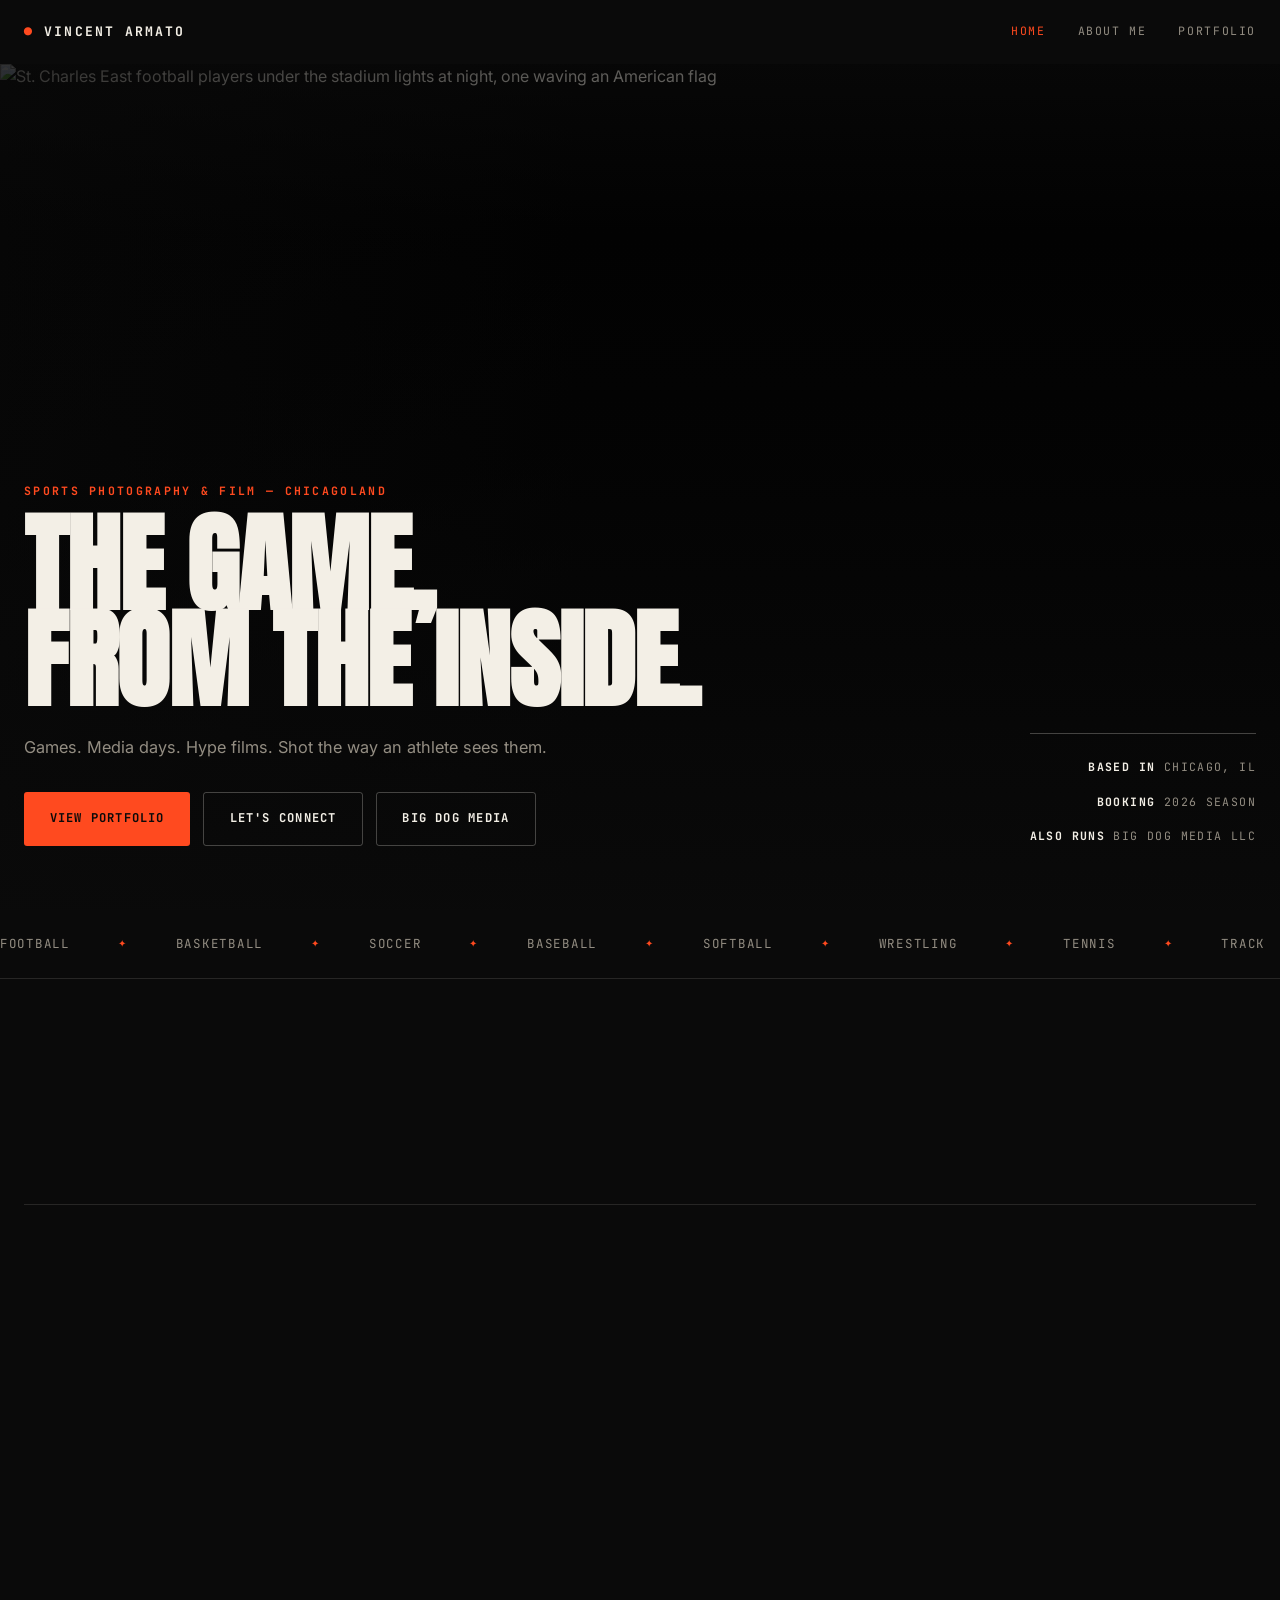
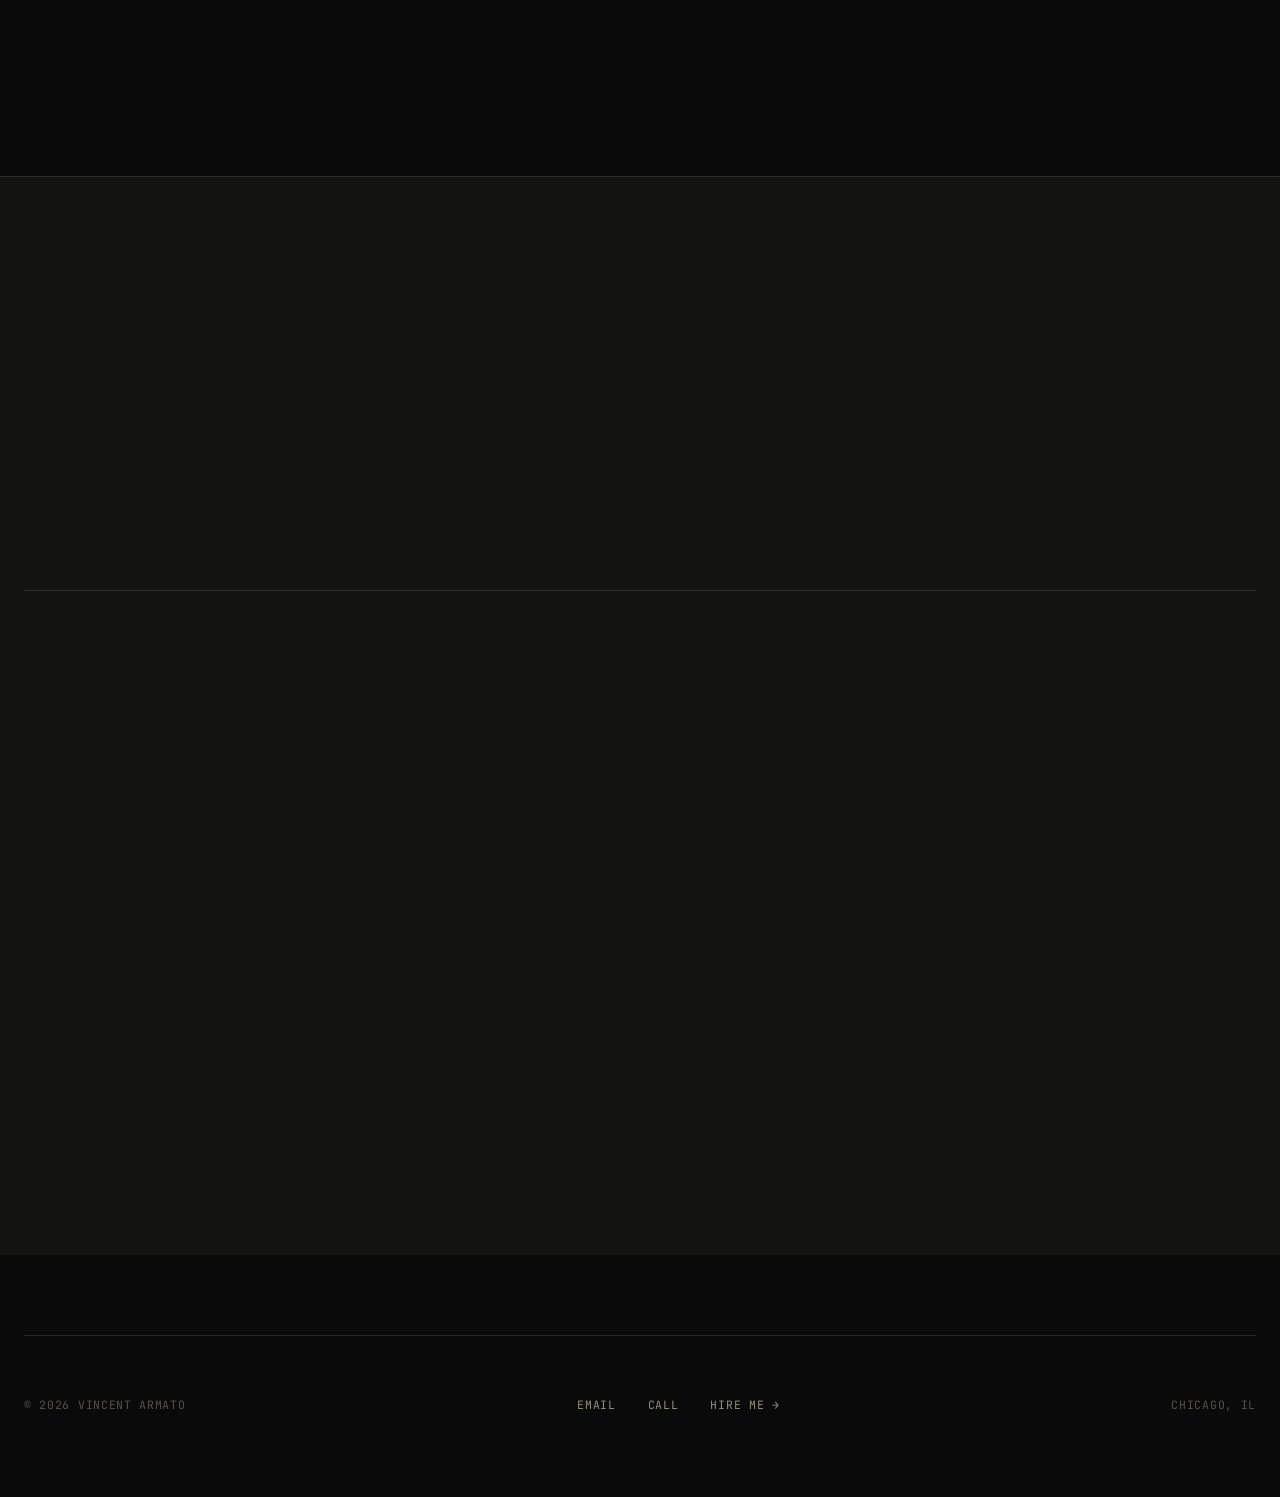
==== index.html @ beb6a97a "Hardcoded imgs + noscript collages use thumbs with srcset/dims; fix 17 broken noscript refs The nosc" ====
<!DOCTYPE html>
<html lang="en">
  <head>
    <meta charset="UTF-8" />
    <meta name="viewport" content="width=device-width, initial-scale=1.0" />
    <title>Vincent Armato | Sports Photography &amp; Film</title>
    <meta
      name="description"
      content="Vincent Armato is a Chicago-based sports photographer and videographer covering high school, college, and pro athletics — game coverage, media days, and hype films."
    />
    <link rel="stylesheet" href="styles.css" />
    <link rel="icon" href="data:image/svg+xml,%3Csvg xmlns='http://www.w3.org/2000/svg' viewBox='0 0 100 100'%3E%3Ccircle cx='50' cy='50' r='42' fill='%23ff4a1f'/%3E%3Ccircle cx='50' cy='50' r='24' fill='%230a0a0a'/%3E%3Ccircle cx='50' cy='50' r='9' fill='%23ff4a1f'/%3E%3C/svg%3E" />
    <!-- Social share. Update og:url + og:image to absolute https URLs once the domain is live. -->
    <meta property="og:type" content="website" />
    <meta property="og:title" content="Vincent Armato — Sports Photography & Film" />
    <meta property="og:description" content="Chicago-based sports photographer and videographer — game coverage, media days, and hype films for high school, college, and pro athletics." />
    <meta property="og:image" content="photos/homepage/hero-still.jpg" />
    <meta name="twitter:card" content="summary_large_image" />
    <meta name="twitter:title" content="Vincent Armato — Sports Photography & Film" />
    <meta name="twitter:description" content="Chicago-based sports photographer and videographer — game coverage, media days, and hype films for high school, college, and pro athletics." />
    <meta name="twitter:image" content="photos/homepage/hero-still.jpg" />
    <script>document.documentElement.classList.add('js');</script>
  </head>
  <body>
    <header class="topbar-wrap">
      <div class="topbar">
        <a class="brand" href="#home">Vincent Armato</a>
        <nav class="nav-links" aria-label="Primary navigation">
          <a href="#home" aria-current="page">Home</a>
          <a href="about.html">About Me</a>
          <details class="nav-dropdown">
            <summary>Portfolio</summary>
            <div class="nav-dropdown-menu">
              <a href="game-photos.html">Game Photos</a>
              <a href="media-day.html">Media Day</a>
              <a href="video.html">Video</a>
            </div>
          </details>
        </nav>
        <details class="mobile-nav">
          <summary class="hamburger" aria-label="Menu">
            <span></span><span></span><span></span>
          </summary>
          <div class="mobile-nav-menu">
            <a href="#home" aria-current="page">Home</a>
            <a href="about.html">About Me</a>
            <a href="game-photos.html">Game Photos</a>
            <a href="media-day.html">Media Day</a>
            <a href="video.html">Video</a>
          </div>
        </details>
      </div>
    </header>

    <div class="site-shell">
    <main id="home">
      <section class="hero-full">
        <div class="hero-full-media">
          <img
            class="hero-image"
            src="photos/homepage/hero-still.jpg" width="2000" height="1333"
            alt="St. Charles East football players under the stadium lights at night, one waving an American flag"
            fetchpriority="high"
          />
        </div>
        <div class="hero-full-scrim" aria-hidden="true"></div>
        <div class="hero-full-content">
          <div class="hero-headline">
            <p class="eyebrow load-in">Sports Photography &amp; Film — Chicagoland</p>
            <h1 class="load-in" style="--load-delay: 150ms">The game,<br />from the inside.</h1>
            <p class="lead load-in" style="--load-delay: 300ms">
              Games. Media days. Hype films. Shot the way an athlete sees them.
            </p>
            <div class="hero-actions load-in" style="--load-delay: 450ms">
              <a class="btn btn-primary" href="game-photos.html">View Portfolio</a>
              <a class="btn btn-secondary" href="#contact">Let's Connect</a>
              <a class="btn btn-secondary" href="https://bigdogmediallc.com" target="_blank" rel="noreferrer">Big Dog Media</a>
            </div>
          </div>
          <div class="hero-meta load-in" style="--load-delay: 600ms">
            <span><strong>Based in</strong> Chicago, IL</span>
            <span><strong>Booking</strong> 2026 season</span>
            <span><strong>Also runs</strong> Big Dog Media LLC</span>
          </div>
        </div>
      </section>

      <div class="marquee" aria-label="Sports I've shot">
        <div class="marquee-track">
          <!-- Each group repeats the sports 3x so it always spans wider than
               the viewport; the animation slides exactly one group width, so
               the loop is seamless with no gap at the seam. -->
          <div class="marquee-group">
            <span>Football</span>
            <span>Basketball</span>
            <span>Soccer</span>
            <span>Baseball</span>
            <span>Softball</span>
            <span>Wrestling</span>
            <span>Tennis</span>
            <span>Track</span>
            <span>Football</span>
            <span>Basketball</span>
            <span>Soccer</span>
            <span>Baseball</span>
            <span>Softball</span>
            <span>Wrestling</span>
            <span>Tennis</span>
            <span>Track</span>
            <span>Football</span>
            <span>Basketball</span>
            <span>Soccer</span>
            <span>Baseball</span>
            <span>Softball</span>
            <span>Wrestling</span>
            <span>Tennis</span>
            <span>Track</span>
          </div>
          <div class="marquee-group" aria-hidden="true">
            <span>Football</span>
            <span>Basketball</span>
            <span>Soccer</span>
            <span>Baseball</span>
            <span>Softball</span>
            <span>Wrestling</span>
            <span>Tennis</span>
            <span>Track</span>
            <span>Football</span>
            <span>Basketball</span>
            <span>Soccer</span>
            <span>Baseball</span>
            <span>Softball</span>
            <span>Wrestling</span>
            <span>Tennis</span>
            <span>Track</span>
            <span>Football</span>
            <span>Basketball</span>
            <span>Soccer</span>
            <span>Baseball</span>
            <span>Softball</span>
            <span>Wrestling</span>
            <span>Tennis</span>
            <span>Track</span>
          </div>
        </div>
      </div>

      <section id="work" class="section">
        <div class="section-heading" data-reveal>
          <p class="eyebrow">Selected Work</p>
          <h2>Three ways I show up on gameday.</h2>
        </div>

        <div class="work-index" data-reveal-group>
          <a class="work-row" href="game-photos.html" data-reveal>
            <span class="work-row-index">01</span>
            <span class="work-row-title">
              <h3>Game Photos</h3>
              <p>The moments nobody gets to redo.</p>
            </span>
            <span class="work-row-arrow">&rarr;</span>
            <span class="work-row-thumb">
              <img src="photos/thumbs/work/work-1.webp" srcset="photos/thumbs/work/work-1.webp 800w, photos/work/work-1.jpg 2000w" sizes="230px" width="800" height="534" alt="" loading="lazy" decoding="async" />
            </span>
          </a>

          <a class="work-row" href="media-day.html" data-reveal>
            <span class="work-row-index">02</span>
            <span class="work-row-title">
              <h3>Media Day</h3>
              <p>Rosters that look like franchises.</p>
            </span>
            <span class="work-row-arrow">&rarr;</span>
            <span class="work-row-thumb">
              <img src="photos/thumbs/work/work-2.webp" srcset="photos/thumbs/work/work-2.webp 800w, photos/work/work-2.jpg 2000w" sizes="230px" width="800" height="534" alt="" loading="lazy" decoding="async" />
            </span>
          </a>

          <a class="work-row" href="video.html" data-reveal>
            <span class="work-row-index">03</span>
            <span class="work-row-title">
              <h3>Video Productions</h3>
              <p>Films that shake a gym.</p>
            </span>
            <span class="work-row-arrow">&rarr;</span>
            <span class="work-row-thumb">
              <img src="photos/thumbs/video/mens-basketball-intro/cover.webp" srcset="photos/thumbs/video/mens-basketball-intro/cover.webp 800w, photos/video/mens-basketball-intro/cover.jpg 2000w" sizes="230px" width="800" height="409" alt="" loading="lazy" decoding="async" />
            </span>
          </a>
        </div>
      </section>

      <section id="about" class="section about-brief about-brief-feature">
        <div class="section-heading" data-reveal>
          <p class="eyebrow">About</p>
          <h2>Athlete and photographer.</h2>
        </div>
        <p class="lead" data-reveal>I'm Vincent Armato — a Chicago-based athlete-turned-photographer and videographer, the primary media contractor for St. Charles East High School, and the founder of GameTimeSnaps.</p>
        <a class="btn btn-primary" href="about.html" data-reveal>Learn More About Me</a>
      </section>

      <section class="section scene" aria-labelledby="scene-gameday">
        <div class="scene-copy" data-reveal>
          <p class="eyebrow">01 — Game Days</p>
          <h2 id="scene-gameday">Fast. Loud.<br />Gone in a second.</h2>
          <p class="lead">Championship points, walk-offs, the handshake line. I shoot the moments nobody gets to redo.</p>
          <a class="text-link" href="game-photos.html">See Game Days &rarr;</a>
        </div>
        <div class="scene-strip" data-reveal-group>
          <figure class="scene-photo" data-reveal data-parallax="-24">
            <img src="photos/thumbs/homepage/game-days/gameday-01.webp" srcset="photos/thumbs/homepage/game-days/gameday-01.webp 800w, photos/homepage/game-days/gameday-01.jpg 1000w" sizes="(max-width: 960px) 45vw, 300px" width="800" height="1200" alt="Two basketball players battling for position, in black and white" loading="lazy" decoding="async" />
          </figure>
          <figure class="scene-photo" data-reveal data-parallax="-40">
            <img src="photos/thumbs/homepage/game-days/gameday-02.webp" srcset="photos/thumbs/homepage/game-days/gameday-02.webp 800w, photos/homepage/game-days/gameday-02.jpg 1000w" sizes="(max-width: 960px) 45vw, 300px" width="800" height="1200" alt="Two athletes embracing after an emotional finish" loading="lazy" decoding="async" />
          </figure>
          <figure class="scene-photo" data-reveal data-parallax="-16">
            <img src="photos/thumbs/homepage/game-days/gameday-03.webp" srcset="photos/thumbs/homepage/game-days/gameday-03.webp 800w, photos/homepage/game-days/gameday-03.jpg 2000w" sizes="(max-width: 960px) 45vw, 300px" width="800" height="534" alt="Baseball infielder set in the field during a game" loading="lazy" decoding="async" style="object-position: 38% center; transform-origin: center bottom;" />
          </figure>
          <figure class="scene-photo" data-reveal data-parallax="-32">
            <img src="photos/thumbs/homepage/game-days/gameday-04.webp" srcset="photos/thumbs/homepage/game-days/gameday-04.webp 800w, photos/homepage/game-days/gameday-04.jpg 1400w" sizes="(max-width: 960px) 45vw, 300px" width="800" height="534" alt="Wrestler in headgear before a match, in black and white" loading="lazy" decoding="async" />
          </figure>
        </div>
      </section>

      <section class="section scene scene-right" aria-labelledby="scene-mediaday">
        <div class="scene-copy" data-reveal>
          <p class="eyebrow">02 — Media Days</p>
          <h2 id="scene-mediaday">Studio light.<br />Gym-floor attitude.</h2>
          <p class="lead">Portraits with a pulse. Every roster walks away looking like a franchise.</p>
          <a class="text-link" href="media-day.html">See Media Days &rarr;</a>
        </div>
        <div class="scene-strip" data-reveal-group>
          <figure class="scene-photo" data-reveal data-parallax="-32">
            <img src="photos/thumbs/homepage/media-days/mediaday-01.webp" srcset="photos/thumbs/homepage/media-days/mediaday-01.webp 800w, photos/homepage/media-days/mediaday-01.jpg 1000w" sizes="(max-width: 960px) 45vw, 300px" width="800" height="1200" alt="Wrestler holding a one-arm handstand under dramatic light" loading="lazy" decoding="async" />
          </figure>
          <figure class="scene-photo" data-reveal data-parallax="-16">
            <img src="photos/thumbs/homepage/media-days/mediaday-02.webp" srcset="photos/thumbs/homepage/media-days/mediaday-02.webp 800w, photos/homepage/media-days/mediaday-02.jpg 1000w" sizes="(max-width: 960px) 45vw, 300px" width="800" height="1173" alt="Two baseball players in a creative media day pose at the field" loading="lazy" decoding="async" />
          </figure>
          <figure class="scene-photo" data-reveal data-parallax="-40">
            <img src="photos/thumbs/homepage/media-days/mediaday-03.webp" srcset="photos/thumbs/homepage/media-days/mediaday-03.webp 800w, photos/homepage/media-days/mediaday-03.jpg 1000w" sizes="(max-width: 960px) 45vw, 300px" width="800" height="1200" alt="Basketball player spinning a ball on his finger in a studio portrait" loading="lazy" decoding="async" />
          </figure>
          <figure class="scene-photo" data-reveal data-parallax="-24">
            <img src="photos/thumbs/homepage/media-days/mediaday-04.webp" srcset="photos/thumbs/homepage/media-days/mediaday-04.webp 800w, photos/homepage/media-days/mediaday-04.jpg 1000w" sizes="(max-width: 960px) 45vw, 300px" width="800" height="1200" alt="Composite media day portrait of football players under dramatic light" loading="lazy" decoding="async" />
          </figure>
        </div>
      </section>

      <section class="section scene" aria-labelledby="scene-video">
        <div class="scene-copy" data-reveal>
          <p class="eyebrow">03 — Video</p>
          <h2 id="scene-video">Built to move.<br />Not just to watch.</h2>
          <p class="lead">Hype films, intro reels, sponsor spots — the kind of video a team plays before the doors even open.</p>
          <a class="text-link" href="video.html">See Video &rarr;</a>
        </div>
        <div class="scene-strip scene-strip-wide" data-reveal-group>
          <figure class="scene-photo" data-reveal data-parallax="-24">
            <img src="photos/thumbs/homepage/video-covers/video-cover-01.webp" srcset="photos/thumbs/homepage/video-covers/video-cover-01.webp 800w, photos/homepage/video-covers/video-cover-01.jpg 1600w" sizes="(max-width: 960px) 90vw, 600px" width="800" height="408" alt="Cover frame featuring the St. Charles East Saints number 32 jersey" loading="lazy" decoding="async" />
          </figure>
          <figure class="scene-photo" data-reveal data-parallax="-16">
            <img src="photos/thumbs/homepage/video-covers/video-cover-02.webp" srcset="photos/thumbs/homepage/video-covers/video-cover-02.webp 800w, photos/homepage/video-covers/video-cover-02.jpg 2000w" sizes="(max-width: 960px) 90vw, 600px" width="800" height="442" alt="Retro television playing game footage, a GameTimeSnaps video cover" loading="lazy" decoding="async" />
          </figure>
        </div>
      </section>

      <section id="contact" class="contact-full">
        <div class="contact-inner">
          <div data-reveal>
            <p class="eyebrow">Contact</p>
            <h2>Let's build something worth watching.</h2>
            <p class="lead">Available for games, media days, championship coverage, and video production.</p>
          </div>
          <div class="contact-list" data-reveal-group>
            <a href="mailto:vincentarmato.co@gmail.com" data-reveal>
              <span class="label">Email</span>
              <span class="value">vincentarmato.co@gmail.com</span>
            </a>
            <a href="tel:+16303382172" data-reveal>
              <span class="label">Phone</span>
              <span class="value">(630) 338-2172</span>
            </a>
            <a href="https://www.instagram.com/vincent_armato" target="_blank" rel="noreferrer" data-reveal>
              <span class="label">Instagram</span>
              <span class="value">@vincent_armato</span>
            </a>
            <a href="https://www.tiktok.com/@vincent_armato" target="_blank" rel="noreferrer" data-reveal>
              <span class="label">TikTok</span>
              <span class="value">@vincent_armato</span>
            </a>
            <a href="https://www.linkedin.com/in/vincent-armato" target="_blank" rel="noreferrer" data-reveal>
              <span class="label">LinkedIn</span>
              <span class="value">/in/vincent-armato</span>
            </a>
          </div>
        </div>
      </section>
    </main>

      <footer class="footer">
        <p>© 2026 Vincent Armato</p>
        <p class="footer-links">
          <a href="mailto:vincentarmato.co@gmail.com">Email</a>
          <a href="tel:+16303382172">Call</a>
          <a href="#contact">Hire me &rarr;</a>
        </p>
        <p>Chicago, IL</p>
      </footer>
    </div>

    <script src="motion.js"></script>
  </body>
</html>
---- styles.css ----
@import url('https://fonts.googleapis.com/css2?family=Anton&family=Inter:wght@400;500;600;700;800;900&family=JetBrains+Mono:wght@400;500;700&display=swap');

:root {
  --bg: #0a0a0a;
  --bg-raise: #131311;
  --ink: #f3efe6;
  --ink-dim: #938d82;
  --ink-faint: #55504a;
  --line: rgba(243, 239, 230, 0.12);
  --line-strong: rgba(243, 239, 230, 0.26);
  --accent: #ff4a1f;
  --accent-ink: #0a0a0a;
  --shadow: 0 30px 70px rgba(0, 0, 0, 0.5);
  --ease-out: cubic-bezier(0.22, 1, 0.36, 1);

  --font-display: 'Anton', 'Arial Narrow', sans-serif;
  --font-body: 'Inter', -apple-system, BlinkMacSystemFont, 'Segoe UI', sans-serif;
  --font-mono: 'JetBrains Mono', ui-monospace, SFMono-Regular, Menlo, monospace;

  --sp-1: 0.5rem;
  --sp-2: 1rem;
  --sp-3: 1.5rem;
  --sp-4: 2rem;
  --sp-5: 2.5rem;
  --sp-6: 3rem;
  --sp-8: 4rem;
  --sp-10: 5rem;
  --sp-12: 6rem;
  --sp-16: 8rem;
}

* {
  box-sizing: border-box;
}

html {
  scroll-behavior: smooth;
}

body {
  margin: 0;
  font-family: var(--font-body);
  background: var(--bg);
  color: var(--ink);
  line-height: 1.6;
  min-height: 100vh;
  overflow-x: hidden;
}

img {
  display: block;
  width: 100%;
}

a {
  color: inherit;
  text-decoration: none;
}

::selection {
  background: var(--accent);
  color: var(--accent-ink);
}

:focus-visible {
  outline: 2px solid var(--accent);
  outline-offset: 3px;
}

.site-shell {
  width: min(1280px, calc(100% - 3rem));
  margin: 0 auto;
  padding-bottom: var(--sp-8);
}

/* ---------- Nav ---------- */

.topbar-wrap {
  width: 100vw;
  margin-left: calc(50% - 50vw);
  position: sticky;
  top: 0;
  z-index: 40;
  background: transparent;
  border-bottom: 1px solid transparent;
  transition: background 300ms ease, border-color 300ms ease, backdrop-filter 300ms ease;
}

.topbar-wrap.is-scrolled,
html:not(.js) .topbar-wrap {
  background: rgba(10, 10, 10, 0.88);
  backdrop-filter: blur(14px);
  border-bottom-color: var(--line);
}

.topbar {
  display: flex;
  justify-content: space-between;
  align-items: center;
  padding: 1.3rem 0;
  gap: var(--sp-2);
  flex-wrap: wrap;
  width: min(1280px, calc(100% - 3rem));
  margin: 0 auto;
}

.brand {
  font-family: var(--font-mono);
  font-weight: 700;
  letter-spacing: 0.16em;
  text-transform: uppercase;
  font-size: 0.82rem;
}

.brand::before {
  content: '● ';
  color: var(--accent);
}

.nav-links {
  display: flex;
  align-items: center;
  gap: var(--sp-4);
  flex-wrap: wrap;
}

.nav-links a,
.nav-dropdown summary {
  font-family: var(--font-mono);
  color: var(--ink-dim);
  font-size: 0.72rem;
  letter-spacing: 0.14em;
  text-transform: uppercase;
  transition: color 180ms ease;
}

.nav-links a:hover,
.nav-links a:focus-visible,
.nav-dropdown summary:hover,
.nav-dropdown summary:focus-visible {
  color: var(--ink);
}

.nav-links a[aria-current="page"] {
  color: var(--accent);
}

.nav-dropdown {
  position: relative;
}

.nav-dropdown summary {
  cursor: pointer;
  list-style: none;
}

.nav-dropdown summary::-webkit-details-marker {
  display: none;
}

.nav-dropdown-menu {
  display: flex;
  flex-direction: column;
  gap: 0.25rem;
  position: absolute;
  top: 100%;
  left: 0;
  margin-top: 0.9rem;
  padding: 0.5rem;
  min-width: 170px;
  background: var(--bg-raise);
  border: 1px solid var(--line);
  z-index: 30;
}

.nav-dropdown-menu a {
  padding: 0.5rem 0.6rem;
  font-family: var(--font-mono);
  font-size: 0.72rem;
  letter-spacing: 0.1em;
  text-transform: uppercase;
  color: var(--ink-dim);
}

.nav-dropdown-menu a:hover,
.nav-dropdown-menu a:focus-visible,
.nav-dropdown-menu a[aria-current="page"] {
  color: var(--accent);
}

.mobile-nav {
  display: none;
}

.hamburger {
  cursor: pointer;
  list-style: none;
  display: flex;
  flex-direction: column;
  justify-content: center;
  align-items: center;
  gap: 5px;
  width: 48px;
  height: 48px;
  padding: 11px;
}

.hamburger::-webkit-details-marker {
  display: none;
}

.hamburger span {
  display: block;
  width: 100%;
  height: 2px;
  background: var(--ink);
}

.mobile-nav-menu {
  display: flex;
  flex-direction: column;
  gap: 0.2rem;
  position: absolute;
  top: 100%;
  right: 0;
  margin-top: 0.9rem;
  padding: 0.5rem;
  min-width: 170px;
  background: var(--bg-raise);
  border: 1px solid var(--line);
  z-index: 30;
}

.mobile-nav-menu a {
  display: flex;
  align-items: center;
  min-height: 48px;
  padding: 0.6rem 0.75rem;
  font-family: var(--font-mono);
  color: var(--ink-dim);
  font-size: 0.72rem;
  letter-spacing: 0.1em;
  text-transform: uppercase;
}

.mobile-nav-menu a:hover,
.mobile-nav-menu a:focus-visible,
.mobile-nav-menu a[aria-current="page"] {
  color: var(--accent);
}

.breadcrumb {
  display: inline-flex;
  align-items: center;
  gap: 0.5rem;
  margin-top: var(--sp-4);
  font-family: var(--font-mono);
  font-size: 0.72rem;
  letter-spacing: 0.1em;
  text-transform: uppercase;
  color: var(--ink-dim);
  transition: color 180ms ease, gap 180ms ease;
}

.breadcrumb:hover,
.breadcrumb:focus-visible {
  color: var(--accent);
  gap: 0.7rem;
}

/* ---------- Type helpers ---------- */

.eyebrow {
  display: inline-block;
  margin: 0 0 var(--sp-2);
  color: var(--accent);
  font-family: var(--font-mono);
  text-transform: uppercase;
  letter-spacing: 0.2em;
  font-size: 0.72rem;
  font-weight: 700;
}

h1, h2, h3 {
  line-height: 1.05;
  margin: 0;
  font-weight: 800;
}

.lead {
  font-size: 1.02rem;
  color: var(--ink-dim);
  max-width: 560px;
}

.section {
  padding: var(--sp-12) 0 0;
}

.section-heading {
  margin-bottom: var(--sp-5);
  max-width: 720px;
}

.section-heading h2 {
  font-family: var(--font-display);
  text-transform: uppercase;
  font-size: clamp(2rem, 4.2vw, 3.2rem);
  letter-spacing: -0.01em;
  line-height: 0.98;
}

/* ---------- Buttons ---------- */

.btn {
  display: inline-flex;
  align-items: center;
  justify-content: center;
  padding: 1rem 1.6rem;
  border-radius: 3px;
  font-family: var(--font-mono);
  text-transform: uppercase;
  letter-spacing: 0.1em;
  font-size: 0.76rem;
  font-weight: 700;
  transition: background 180ms ease, color 180ms ease, border-color 180ms ease;
}

.btn-primary {
  background: var(--accent);
  color: var(--accent-ink);
}

.btn-primary:hover,
.btn-primary:focus-visible {
  background: var(--ink);
  color: var(--bg);
}

.btn-secondary {
  background: transparent;
  color: var(--ink);
  border: 1px solid var(--line-strong);
}

.btn-secondary:hover,
.btn-secondary:focus-visible {
  border-color: var(--accent);
  color: var(--accent);
}

/* ---------- Hero (full-bleed) ---------- */

.subpage-hero {
  max-width: 780px;
  padding: var(--sp-8) 0 var(--sp-2);
}

.subpage-hero h1 {
  font-family: var(--font-display);
  text-transform: uppercase;
  font-size: clamp(2.8rem, 7vw, 5.2rem);
  letter-spacing: -0.01em;
  line-height: 0.94;
}

.subpage-meta {
  display: block;
  margin-top: var(--sp-2);
  font-family: var(--font-mono);
  text-transform: uppercase;
  letter-spacing: 0.14em;
  font-size: 0.72rem;
  color: var(--ink-dim);
}

.hero-full {
  width: 100vw;
  margin-left: calc(50% - 50vw);
  position: relative;
  min-height: min(94vh, 960px);
  display: flex;
  align-items: flex-end;
  overflow: hidden;
  background: #000;
}

.hero-full-media {
  position: absolute;
  inset: 0;
  animation: hero-media-in 1400ms var(--ease-out) both;
}

@keyframes hero-media-in {
  from {
    opacity: 0;
    transform: scale(1.05);
  }
  to {
    opacity: 1;
    transform: scale(1);
  }
}

.hero-full-media img,
.hero-full-media video {
  width: 100%;
  height: 100%;
  object-fit: cover;
  object-position: center 35%;
}

.hero-full-scrim {
  position: absolute;
  inset: 0;
  background:
    linear-gradient(180deg, rgba(10, 10, 10, 0.68) 0%, rgba(10, 10, 10, 0.2) 20%, rgba(10, 10, 10, 0.35) 48%, rgba(10, 10, 10, 0.96) 100%),
    linear-gradient(90deg, rgba(10, 10, 10, 0.5) 0%, rgba(10, 10, 10, 0) 45%);
}

.hero-full-content {
  position: relative;
  z-index: 2;
  width: min(1280px, calc(100% - 3rem));
  margin: 0 auto;
  padding-bottom: var(--sp-8);
  display: grid;
  grid-template-columns: minmax(0, 1fr) auto;
  gap: var(--sp-6);
  align-items: end;
}

.hero-headline h1 {
  font-family: var(--font-display);
  text-transform: uppercase;
  font-size: clamp(3.2rem, 8.4vw, 7.4rem);
  line-height: 0.9;
  letter-spacing: -0.01em;
  max-width: 15ch;
}

.hero-headline .lead {
  margin-top: var(--sp-3);
}

.hero-actions {
  display: flex;
  flex-wrap: wrap;
  gap: 0.8rem;
  margin-top: var(--sp-4);
}

.hero-meta {
  display: flex;
  flex-direction: column;
  gap: var(--sp-2);
  text-align: right;
  padding-top: var(--sp-3);
  border-top: 1px solid var(--line-strong);
  min-width: 190px;
}

.hero-meta span {
  display: block;
  font-family: var(--font-mono);
  text-transform: uppercase;
  letter-spacing: 0.12em;
  font-size: 0.72rem;
  color: var(--ink-dim);
}

.hero-meta span strong {
  color: var(--ink);
  font-weight: 700;
}

/* ---------- Marquee ---------- */

.marquee {
  width: 100vw;
  margin-left: calc(50% - 50vw);
  border-bottom: 1px solid var(--line);
  background: var(--bg);
  overflow: hidden;
  padding: var(--sp-3) 0;
}

.marquee-track {
  display: flex;
  width: max-content;
  animation: marquee-scroll 32s linear infinite;
}

.marquee-group {
  display: flex;
  align-items: center;
  flex-shrink: 0;
}

.marquee-track span {
  display: flex;
  align-items: center;
  gap: var(--sp-6);
  padding-right: var(--sp-6);
  font-family: var(--font-mono);
  text-transform: uppercase;
  letter-spacing: 0.14em;
  font-size: 0.78rem;
  color: var(--ink-dim);
  white-space: nowrap;
}

.marquee-track span::after {
  content: '✦';
  color: var(--accent);
  font-size: 0.65rem;
}

@keyframes marquee-scroll {
  from { transform: translateX(0); }
  to { transform: translateX(-50%); }
}

@media (prefers-reduced-motion: reduce) {
  .marquee-track {
    animation: none;
  }
}

/* ---------- Work index list ---------- */

.work-index {
  display: flex;
  flex-direction: column;
  border-top: 1px solid var(--line);
}

.work-row {
  position: relative;
  display: grid;
  grid-template-columns: 3.5rem minmax(0, 1fr) auto;
  align-items: center;
  gap: var(--sp-4);
  padding: var(--sp-5) 0;
  border-bottom: 1px solid var(--line);
}

.work-row-index {
  font-family: var(--font-mono);
  color: var(--ink-faint);
  font-size: 0.95rem;
}

.work-row-title h3 {
  font-family: var(--font-display);
  text-transform: uppercase;
  font-size: clamp(1.8rem, 4.6vw, 3.1rem);
  letter-spacing: -0.01em;
  transition: color 260ms ease, transform 260ms ease;
}

.work-row-title p {
  margin: 0.5rem 0 0;
  color: var(--ink-dim);
  max-width: 520px;
  font-size: 0.95rem;
}

.work-row-arrow {
  font-family: var(--font-mono);
  font-size: 1.3rem;
  color: var(--ink-dim);
  transition: transform 260ms ease, color 260ms ease;
}

.work-row-thumb {
  position: absolute;
  top: 50%;
  right: 4%;
  transform: translate(0, -50%) scale(0.94);
  width: 230px;
  height: 155px;
  overflow: hidden;
  opacity: 0;
  pointer-events: none;
  box-shadow: var(--shadow);
  transition: opacity 300ms ease, transform 300ms ease;
  z-index: 1;
}

.work-row-thumb img {
  width: 100%;
  height: 100%;
  object-fit: cover;
}

.work-row:hover,
.work-row:focus-within {
  cursor: pointer;
}

.work-row:hover .work-row-thumb,
.work-row:focus-within .work-row-thumb {
  opacity: 1;
  transform: translate(0, -50%) scale(1);
}

.work-row:hover .work-row-title h3,
.work-row:focus-within .work-row-title h3 {
  color: var(--accent);
  transform: translateX(0.5rem);
}

.work-row:hover .work-row-arrow,
.work-row:focus-within .work-row-arrow {
  color: var(--accent);
  transform: translateX(0.4rem);
}

/* ---------- Stats bar ---------- */

.stats {
  width: 100vw;
  margin-left: calc(50% - 50vw);
  margin-top: var(--sp-12);
  border-top: 1px solid var(--line);
  border-bottom: 1px solid var(--line);
  background: var(--bg-raise);
}

.stats-grid {
  width: min(1280px, calc(100% - 3rem));
  margin: 0 auto;
  display: grid;
  grid-template-columns: repeat(4, minmax(0, 1fr));
}

.stat {
  padding: var(--sp-6) var(--sp-4);
  border-left: 1px solid var(--line);
}

.stat:first-child {
  border-left: none;
  padding-left: 0;
}

.stat-number {
  font-family: var(--font-display);
  color: var(--accent);
  font-size: clamp(2.4rem, 5vw, 3.8rem);
  line-height: 1;
}

.stat-label {
  display: block;
  margin-top: var(--sp-2);
  font-family: var(--font-mono);
  text-transform: uppercase;
  letter-spacing: 0.08em;
  font-size: 0.7rem;
  color: var(--ink-dim);
}

/* ---------- About (brief) ---------- */

.about-brief .btn {
  margin-top: var(--sp-4);
}

.about-brief-feature {
  padding-bottom: var(--sp-12);
  text-align: center;
}

.about-brief-feature .section-heading {
  margin-left: auto;
  margin-right: auto;
}

.about-brief-feature .lead {
  margin-left: auto;
  margin-right: auto;
  max-width: 640px;
  font-size: 1.18rem;
}

.about-brief-feature .btn {
  padding: 1.2rem 2.2rem;
  font-size: 0.85rem;
}

/* ---------- Contact (full-bleed) ---------- */

.contact-full {
  width: 100vw;
  margin-left: calc(50% - 50vw);
  background: var(--bg-raise);
  border-top: 1px solid var(--line);
  padding: var(--sp-12) 0;
  margin-top: var(--sp-10);
}

.contact-inner {
  width: min(1280px, calc(100% - 3rem));
  margin: 0 auto;
}

.contact-full h2 {
  font-family: var(--font-display);
  text-transform: uppercase;
  font-size: clamp(2.4rem, 6.8vw, 5rem);
  line-height: 0.96;
  letter-spacing: -0.01em;
  max-width: 900px;
}

.contact-full .lead {
  margin-top: var(--sp-3);
}

.contact-list {
  margin-top: var(--sp-6);
  border-top: 1px solid var(--line);
}

.contact-list a {
  display: flex;
  justify-content: space-between;
  align-items: baseline;
  gap: var(--sp-3);
  padding: var(--sp-4) 0;
  border-bottom: 1px solid var(--line);
  transition: color 200ms ease, padding-left 200ms ease;
}

.contact-list a:hover,
.contact-list a:focus-visible {
  color: var(--accent);
  padding-left: var(--sp-2);
}

.contact-list .label {
  font-family: var(--font-mono);
  text-transform: uppercase;
  letter-spacing: 0.1em;
  font-size: 0.72rem;
  color: var(--ink-dim);
}

.contact-list .value {
  font-family: var(--font-display);
  text-transform: uppercase;
  font-size: clamp(1.2rem, 3vw, 1.9rem);
  letter-spacing: -0.005em;
}

/* ---------- Video ---------- */

.video-featured {
  margin-bottom: var(--sp-5);
}

.video-featured video,
.video-card video {
  width: 100%;
  aspect-ratio: 16 / 9;
  display: block;
  background: #000;
  border: 1px solid var(--line);
}

/* Vertical (9:16) videos — sized to their true ratio and centered, instead
   of pillarboxed inside the default widescreen frame. */
.video-vertical video {
  aspect-ratio: 9 / 16;
  width: auto;
  max-width: 100%;
  max-height: 82vh;
  margin: 0 auto;
}

.video-grid {
  display: grid;
  grid-template-columns: 1fr;
  gap: var(--sp-5);
}

.video-info {
  padding: var(--sp-3) 0.1rem 0;
}

.video-info h3 {
  margin-bottom: 0.3rem;
  font-family: var(--font-display);
  text-transform: uppercase;
  font-size: 1.3rem;
  letter-spacing: -0.005em;
}

.video-featured .video-info h3 {
  font-size: 1.6rem;
}

.video-info p {
  color: var(--ink-dim);
  margin: 0;
  font-size: 0.9rem;
}

/* ---------- Collage / masonry gallery ---------- */

.collage-wrap {
  width: 100vw;
  margin-left: calc(50% - 50vw);
  padding: var(--sp-3);
}

/* Top-8 band: the best-* folder picks across the TOP in a row-based grid
   (4 across x 2 rows on desktop). The masonry .collage below is unchanged.
   Tiles reuse .collage-item so the lightbox + captions work identically. */
/* One seamless masonry: gallery.js deals every photo (best-* picks first)
   round-robin into these shared columns, so the picks span the top row and
   the rest flow straight down the same columns — no seam between them.
   Photos keep their natural proportions; .collage-item styling is reused. */
.collage-cols {
  display: flex;
  align-items: flex-start;
  gap: 16px;
}

.collage-col {
  flex: 1 1 0;
  min-width: 0;
}

@media (max-width: 640px) {
  .collage-cols {
    gap: 8px;
  }
}

.collage {
  column-count: 4;
  column-gap: 16px;
}

.collage-item {
  position: relative;
  display: block;
  overflow: hidden;
  break-inside: avoid;
  margin-bottom: 16px;
}

.collage-item img {
  width: 100%;
  /* Keep the HTML height attribute as a ratio hint only, never a fixed size. */
  height: auto;
  display: block;
  transition: transform 400ms ease;
}

.collage-item:hover img,
.collage-item:focus-visible img {
  transform: scale(1.06);
}

.collage-horizontal {
  display: flex;
  flex-wrap: wrap;
  align-items: stretch;
  column-count: initial;
  column-gap: initial;
}

.collage-horizontal .collage-item {
  display: block;
  break-inside: auto;
  height: 280px;
  margin-bottom: 16px;
}

.collage-horizontal .collage-item img {
  width: auto;
  height: 100%;
  max-width: none;
}

.collage-caption {
  position: absolute;
  inset: auto 0 0 0;
  display: flex;
  align-items: center;
  gap: 0.5rem;
  padding: var(--sp-4) var(--sp-2) var(--sp-2);
  background: linear-gradient(to top, rgba(10, 10, 10, 0.96) 0%, rgba(10, 10, 10, 0.55) 65%, transparent 100%);
  color: var(--ink);
  font-family: var(--font-mono);
  font-size: 0.72rem;
  letter-spacing: 0.06em;
  text-transform: uppercase;
  line-height: 1.3;
  opacity: 0;
  transform: translateY(8px);
  transition: opacity 220ms ease, transform 220ms cubic-bezier(0.22, 1, 0.36, 1);
}

.collage-caption::before {
  content: '';
  flex-shrink: 0;
  width: 6px;
  height: 6px;
  background: var(--accent);
}

.collage-item:hover .collage-caption,
.collage-item:focus-visible .collage-caption {
  opacity: 1;
  transform: translateY(0);
}

/* ---------- Footer ---------- */

.footer {
  padding: var(--sp-6) 0 0.5rem;
  display: flex;
  justify-content: space-between;
  align-items: center;
  gap: var(--sp-2);
  flex-wrap: wrap;
  color: var(--ink-faint);
  font-family: var(--font-mono);
  font-size: 0.72rem;
  letter-spacing: 0.06em;
  text-transform: uppercase;
  border-top: 1px solid var(--line);
  margin-top: var(--sp-10);
}

.footer a {
  color: var(--ink-dim);
  transition: color 180ms ease;
}

.footer a:hover,
.footer a:focus-visible {
  color: var(--accent);
}

.footer-links {
  display: flex;
  gap: var(--sp-4);
  flex-wrap: wrap;
}

/* ---------- Lightbox ---------- */

.lightbox {
  position: fixed;
  inset: 0;
  z-index: 100;
  display: none;
  align-items: center;
  justify-content: center;
  padding: 2rem;
  background: rgba(10, 10, 10, 0.94);
  backdrop-filter: blur(6px);
}

.lightbox.is-open {
  display: flex;
}

.lightbox img {
  max-width: 100%;
  max-height: 100%;
  width: auto;
  display: block;
  box-shadow: var(--shadow);
}

.lightbox-close {
  position: absolute;
  top: 1.25rem;
  right: 1.25rem;
  width: 48px;
  height: 48px;
  display: flex;
  align-items: center;
  justify-content: center;
  background: rgba(243, 239, 230, 0.06);
  border: 1px solid var(--line);
  color: var(--ink);
  font-size: 1.5rem;
  line-height: 1;
  cursor: pointer;
}

.lightbox-close:hover {
  border-color: var(--accent);
  color: var(--accent);
}

.lightbox-prev,
.lightbox-next {
  position: absolute;
  top: 50%;
  transform: translateY(-50%);
  width: 48px;
  height: 48px;
  display: flex;
  align-items: center;
  justify-content: center;
  background: rgba(243, 239, 230, 0.06);
  border: 1px solid var(--line);
  color: var(--ink);
  font-size: 2rem;
  line-height: 1;
  cursor: pointer;
  transition: border-color 180ms ease, color 180ms ease;
}

.lightbox-prev {
  left: 1.25rem;
}

.lightbox-next {
  right: 1.25rem;
}

.lightbox-prev:hover,
.lightbox-next:hover,
.lightbox-prev:focus-visible,
.lightbox-next:focus-visible {
  border-color: var(--accent);
  color: var(--accent);
}

@media (max-width: 640px) {
  .lightbox-prev {
    left: 0.5rem;
  }
  .lightbox-next {
    right: 0.5rem;
  }
}

/* ---------- Responsive ---------- */

@media (max-width: 960px) {
  .hero-full-content {
    grid-template-columns: 1fr;
  }

  .hero-meta {
    text-align: left;
    flex-direction: row;
    flex-wrap: wrap;
    gap: var(--sp-4);
  }

  .stats-grid {
    grid-template-columns: repeat(2, minmax(0, 1fr));
  }

  .stat:nth-child(2) {
    border-left: 1px solid var(--line);
  }

  .stat:nth-child(3) {
    border-left: none;
    padding-left: 0;
    border-top: 1px solid var(--line);
  }

  .stat:nth-child(4) {
    border-top: 1px solid var(--line);
  }

  .work-row-thumb {
    display: none;
  }

  .collage {
    column-count: 3;
  }

  .collage-horizontal .collage-item {
    height: 220px;
  }
}

@media (max-width: 640px) {
  .site-shell {
    width: min(100% - 1.5rem, 1280px);
  }

  .topbar {
    padding: 0.9rem 0;
    width: min(100% - 1.5rem, 1280px);
    gap: 0.5rem;
  }

  .brand {
    font-size: 0.66rem;
    letter-spacing: 0.08em;
  }

  .nav-links {
    display: none;
  }

  .mobile-nav {
    display: block;
    position: relative;
  }

  .eyebrow {
    font-size: 0.64rem;
    letter-spacing: 0.16em;
  }

  .hero-full {
    min-height: 78vh;
  }

  .hero-full-content {
    width: min(100% - 1.5rem, 1280px);
    padding-bottom: var(--sp-5);
  }

  .hero-headline h1 {
    font-size: clamp(2.6rem, 12vw, 3.6rem);
    max-width: 100%;
  }

  .hero-meta {
    display: none;
  }

  .hero-actions {
    flex-direction: column;
    align-items: stretch;
  }

  .subpage-hero {
    padding: var(--sp-5) 0 0.5rem;
  }

  .marquee-track span {
    font-size: 0.68rem;
    gap: var(--sp-4);
    padding-right: var(--sp-4);
  }

  .section {
    padding-top: var(--sp-8);
  }

  .section-heading {
    margin-bottom: var(--sp-3);
  }

  .work-row {
    grid-template-columns: 2.4rem 1fr;
    padding: var(--sp-4) 0;
  }

  .work-row-arrow {
    display: none;
  }

  .stats {
    margin-top: var(--sp-8);
  }

  .stat {
    padding: var(--sp-4) var(--sp-3);
  }

  .contact-full {
    padding: var(--sp-8) 0;
    margin-top: var(--sp-8);
  }

  .contact-list a {
    flex-direction: column;
    align-items: flex-start;
    gap: 0.35rem;
  }

  .collage-wrap {
    padding: 0.75rem;
  }

  .collage {
    column-count: 2;
    column-gap: 8px;
  }

  .collage-item {
    margin-bottom: 8px;
  }

  .collage-horizontal .collage-item {
    height: 150px;
    margin-bottom: 8px;
  }

  .footer {
    justify-content: center;
    text-align: center;
  }
}

/* ---------- Text link ---------- */

.text-link {
  display: inline-flex;
  align-items: center;
  gap: 0.5rem;
  margin-top: var(--sp-3);
  font-family: var(--font-mono);
  font-size: 0.76rem;
  font-weight: 700;
  letter-spacing: 0.12em;
  text-transform: uppercase;
  color: var(--ink);
  border-bottom: 1px solid var(--line-strong);
  padding-bottom: 0.35rem;
  transition: color 200ms ease, border-color 200ms ease, gap 200ms ease;
}

.text-link:hover,
.text-link:focus-visible {
  color: var(--accent);
  border-color: var(--accent);
  gap: 0.8rem;
}

/* ---------- Story scenes ---------- */

.scene {
  padding-top: var(--sp-16);
}

.scene-copy {
  max-width: 620px;
  margin-bottom: var(--sp-8);
}

.scene-copy h2 {
  font-family: var(--font-display);
  text-transform: uppercase;
  font-size: clamp(2.4rem, 5.6vw, 4.4rem);
  line-height: 0.94;
  letter-spacing: -0.01em;
}

.scene-copy .lead {
  margin: var(--sp-3) 0 0;
}

.scene-right .scene-copy {
  margin-left: auto;
}

.scene-strip {
  display: grid;
  grid-template-columns: repeat(4, minmax(0, 1fr));
  gap: var(--sp-2);
  align-items: start;
}

.scene-photo {
  margin: 0;
  overflow: hidden;
  aspect-ratio: 3 / 4;
  background: var(--bg-raise);
}

.scene-photo:nth-child(even) {
  margin-top: var(--sp-6);
}

.scene-strip-wide {
  grid-template-columns: repeat(2, minmax(0, 1fr));
}

.scene-strip-wide .scene-photo {
  aspect-ratio: 16 / 9;
}

.scene-strip-wide .scene-photo:nth-child(even) {
  margin-top: 0;
}

.scene-photo img {
  width: 100%;
  height: 100%;
  object-fit: cover;
  --parallax-scale: 1.12;
  transform: scale(var(--parallax-scale));
  will-change: transform;
}

/* Video tiles in a scene strip (e.g. About page "The Future"): fill the
   frame like photos, but no parallax scale — they animate on their own. */
.scene-photo video {
  width: 100%;
  height: 100%;
  object-fit: cover;
  display: block;
}

/* ---------- Film section (scroll scrub) ---------- */

.film-section {
  width: 100vw;
  margin-left: calc(50% - 50vw);
  height: 260vh;
  position: relative;
  margin-top: var(--sp-16);
  background: #000;
}

.film-section.is-static {
  height: 100vh;
}

.film-sticky {
  position: sticky;
  top: 0;
  height: 100vh;
  overflow: hidden;
}

.film-canvas {
  position: absolute;
  inset: 0;
  width: 100%;
  height: 100%;
  display: block;
  z-index: 1;
  opacity: 0;
  transition: opacity 900ms var(--ease-out);
}

.film-canvas.is-ready {
  opacity: 1;
}

.film-fallback {
  position: absolute;
  inset: 0;
  width: 100%;
  height: 100%;
  object-fit: cover;
}

.film-overlay {
  position: absolute;
  z-index: 2;
  left: max(1.5rem, calc(50vw - 640px));
}

.film-intro {
  top: 18vh;
  max-width: 560px;
}

.film-intro h2 {
  font-family: var(--font-display);
  text-transform: uppercase;
  font-size: clamp(2.4rem, 5.6vw, 4.4rem);
  line-height: 0.94;
}

/* Small persistent corner signature, top-right of the hero */
.film-meta {
  top: 4vh;
  right: max(1.5rem, calc(50vw - 640px));
  left: auto;
  display: flex;
  flex-direction: column;
  align-items: flex-end;
  gap: 0.3rem;
  text-align: right;
}

.film-meta span {
  font-family: var(--font-mono);
  text-transform: uppercase;
  letter-spacing: 0.12em;
  font-size: 0.72rem;
  font-weight: 700;
  color: var(--ink);
  text-shadow: 0 2px 12px rgba(0, 0, 0, 0.85);
}

/* Big persistent centered name — a single unified statement that stays put
   and visible for the whole scroll; mix-blend-mode keeps it readable
   against any photo behind it, same trick as the 21st.dev reference. */
.film-center {
  top: 50%;
  left: 50%;
  right: auto;
  transform: translate(-50%, -50%);
  width: min(90vw, 900px);
  text-align: center;
  mix-blend-mode: exclusion;
}

.film-center-name {
  margin: 0;
  font-family: var(--font-display);
  text-transform: uppercase;
  font-size: clamp(2.4rem, 7vw, 5.5rem);
  line-height: 0.92;
  letter-spacing: -0.01em;
  color: #fff;
}

.film-hint-wrap {
  left: 50%;
  right: auto;
  bottom: 6vh;
  transform: translateX(-50%);
  text-align: center;
  transition: opacity 200ms ease;
}

.film-hint {
  margin: var(--sp-3) 0 0;
  font-family: var(--font-mono);
  text-transform: uppercase;
  letter-spacing: 0.14em;
  font-size: 0.74rem;
  color: var(--ink-dim);
}

.film-hint::after {
  content: '↓';
  margin-left: 0.5rem;
  color: var(--accent);
}

.film-outro {
  bottom: 12vh;
  opacity: 0;
}

/* No-WebGL fallback for the 3D archive: a plain photo grid */

.g3d-fallback {
  position: absolute;
  inset: 0;
  display: grid;
  grid-template-columns: repeat(4, minmax(0, 1fr));
  grid-auto-rows: 1fr;
  gap: 2px;
  overflow: hidden;
}

.g3d-fallback img {
  width: 100%;
  height: 100%;
  object-fit: cover;
  opacity: 0.55;
}

@media (max-width: 640px) {
  .g3d-fallback {
    grid-template-columns: repeat(2, minmax(0, 1fr));
  }
}

/* ---------- Motion system ---------- */

.load-in {
  opacity: 0;
  transform: translateY(40px);
  animation: load-in 800ms var(--ease-out) forwards;
  animation-delay: var(--load-delay, 0ms);
}

@keyframes load-in {
  to {
    opacity: 1;
    transform: translateY(0);
  }
}

html.js [data-reveal] {
  opacity: 0;
  transform: translateY(60px);
  transition:
    opacity 800ms var(--ease-out),
    transform 800ms var(--ease-out);
  transition-delay: var(--reveal-delay, 0ms);
}

html.js [data-reveal].is-visible {
  opacity: 1;
  transform: translateY(0);
}

@media (prefers-reduced-motion: reduce) {
  .load-in {
    animation: none;
    opacity: 1;
    transform: none;
  }

  html.js [data-reveal] {
    opacity: 1;
    transform: none;
    transition: none;
  }

  .hero-full-media {
    animation: none;
  }

  .scene-photo img {
    transform: none;
  }

  .film-canvas {
    transition: none;
  }
}

/* ---------- Scene & film responsive ---------- */

@media (max-width: 960px) {
  .scene {
    padding-top: var(--sp-12);
  }

  .scene-strip {
    grid-template-columns: repeat(2, minmax(0, 1fr));
  }

  /* Show only the first 2 of each scene's 4 photos below desktop width —
     keeps the page shorter and avoids the "brick" offset layout that's
     designed for a 2x2 arrangement. Covers phones, phones in landscape,
     and tablets, not just narrow phone widths. */
  .scene-photo:nth-child(3),
  .scene-photo:nth-child(4) {
    display: none;
  }

  .scene-photo:nth-child(even) {
    margin-top: 0;
  }

  .scene-right .scene-copy {
    margin-left: 0;
  }
}

@media (max-width: 640px) {
  .scene {
    padding-top: var(--sp-10);
  }

  .scene-copy {
    margin-bottom: var(--sp-5);
  }

  .scene-strip-wide {
    grid-template-columns: 1fr;
  }

  /* On phones the two stacked 16:9 covers run tall — show only the first. */
  .scene-strip-wide .scene-photo:nth-child(2) {
    display: none;
  }

  .film-section {
    height: 220vh;
    margin-top: var(--sp-10);
  }

  .film-intro {
    top: 14vh;
    right: 1.5rem;
  }

  .film-meta {
    top: 2.5vh;
  }

  .film-center-name {
    font-size: clamp(2rem, 11vw, 3rem);
  }

  .film-hint-wrap {
    bottom: 4vh;
  }

  .film-outro {
    bottom: 10vh;
  }
}

/* ---------- Resume ---------- */

.resume-download {
  margin-top: var(--sp-4);
}

.resume-block {
  margin-top: var(--sp-8);
  border-top: 1px solid var(--line);
  padding-top: var(--sp-6);
}

.resume-block:first-of-type {
  margin-top: 0;
}

.resume-block-title {
  display: inline-block;
  font-family: var(--font-display);
  text-transform: uppercase;
  font-size: clamp(1.3rem, 2.4vw, 1.8rem);
  letter-spacing: -0.005em;
  margin: 0 0 var(--sp-4);
  padding-bottom: var(--sp-1);
  border-bottom: 2px solid var(--accent);
}

.resume-row {
  padding: var(--sp-3) 0;
  border-bottom: 1px solid var(--line);
}

.resume-block > .resume-row:last-child {
  border-bottom: none;
  padding-bottom: 0;
}

.resume-row-head {
  display: flex;
  flex-wrap: wrap;
  justify-content: space-between;
  align-items: baseline;
  gap: var(--sp-2) var(--sp-4);
  margin-bottom: var(--sp-2);
}

.resume-row-org-group {
  display: flex;
  flex-direction: column;
  gap: 0.3rem;
}

.resume-row-org {
  font-family: var(--font-display);
  text-transform: uppercase;
  font-size: 1.1rem;
  letter-spacing: -0.005em;
  line-height: 1.15;
}

.resume-row-role {
  font-family: var(--font-mono);
  text-transform: uppercase;
  letter-spacing: 0.06em;
  font-size: 0.68rem;
  color: var(--ink-dim);
}

.resume-row-date {
  font-family: var(--font-mono);
  text-transform: uppercase;
  letter-spacing: 0.05em;
  font-size: 0.68rem;
  color: var(--ink-faint);
  white-space: nowrap;
}

.resume-row-bullets {
  list-style: none;
  margin: 0;
  padding: 0;
  display: grid;
  gap: 0.4rem;
  max-width: 640px;
}

.resume-row-bullets li {
  position: relative;
  padding-left: 1rem;
  font-size: 0.9rem;
  line-height: 1.5;
  color: var(--ink-dim);
}

.resume-row-bullets li::before {
  content: '';
  position: absolute;
  left: 0;
  top: 0.6em;
  width: 5px;
  height: 5px;
  background: var(--accent);
}

.resume-row-simple {
  display: flex;
  flex-wrap: wrap;
  justify-content: space-between;
  align-items: baseline;
  gap: var(--sp-2) var(--sp-4);
}

.resume-row-simple .resume-row-org {
  font-family: var(--font-body);
  font-weight: 600;
  text-transform: none;
  font-size: 0.95rem;
  letter-spacing: normal;
  color: var(--ink);
}

/* Experience+Recognition share a row, Leadership+Education share the next —
   DOM order is Experience, Recognition, Leadership, Education, and the
   2-column grid pairs them automatically. */
.resume-grid {
  display: grid;
  grid-template-columns: 1.7fr 1fr;
  gap: var(--sp-8);
  align-items: start;
}

/* Grid gap handles row spacing; without this, .resume-block's own
   margin-top (meant for a single stacked column) would push the right-hand
   block down and break the row pairing with its left-hand partner. */
.resume-grid > .resume-block {
  margin-top: 0;
}

@media (max-width: 860px) {
  .resume-grid {
    grid-template-columns: 1fr;
  }

  /* Reflow to a logical reading order when stacked: story blocks first,
     quick-reference blocks after. */
  .resume-grid > .resume-block:nth-child(1) {
    order: 1;
  }

  .resume-grid > .resume-block:nth-child(2) {
    order: 3;
  }

  .resume-grid > .resume-block:nth-child(3) {
    order: 2;
  }

  .resume-grid > .resume-block:nth-child(4) {
    order: 4;
  }
}

@media (max-width: 640px) {
  .resume-row-head {
    flex-direction: column;
    align-items: flex-start;
    gap: 0.3rem;
  }

  .resume-row-simple {
    flex-direction: column;
    align-items: flex-start;
    gap: 0.2rem;
  }
}

/* ---------- Mobile touch targets ----------
   Small text links (breadcrumb, text-link) stay visually compact, but on
   touch devices get an invisible expanded hit area via ::before so the
   actual tappable region meets the ~48px minimum without changing layout
   or pushing surrounding content. */

@media (max-width: 640px) {
  .breadcrumb,
  .text-link {
    position: relative;
  }

  .breadcrumb::before,
  .text-link::before {
    content: '';
    position: absolute;
    inset: -15px -10px;
  }
}

/* ---------- Touch-safe hover ----------
   Hover-triggered reveals and color shifts would otherwise stay "stuck"
   after a tap on touch devices (no pointer to move away and clear the
   :hover state). Resetting them for devices without real hover keeps the
   effect exclusive to mouse/trackpad, where it was designed to live; touch
   users still get the tap action itself, just without a lingering state. */

@media (hover: none) {
  .work-row-thumb {
    opacity: 0;
    transform: translate(0, -50%) scale(0.94);
  }

  .work-row-title h3 {
    color: var(--ink);
    transform: translateX(0);
  }

  .work-row-arrow {
    color: var(--ink-dim);
    transform: translateX(0);
  }

  .collage-item img {
    transform: scale(1);
  }

  .collage-caption {
    opacity: 0;
    transform: translateY(8px);
  }

  .btn-primary {
    background: var(--accent);
    color: var(--accent-ink);
  }

  .btn-secondary {
    border-color: var(--line-strong);
    color: var(--ink);
  }

  .lightbox-close {
    border-color: var(--line);
    color: var(--ink);
  }
}
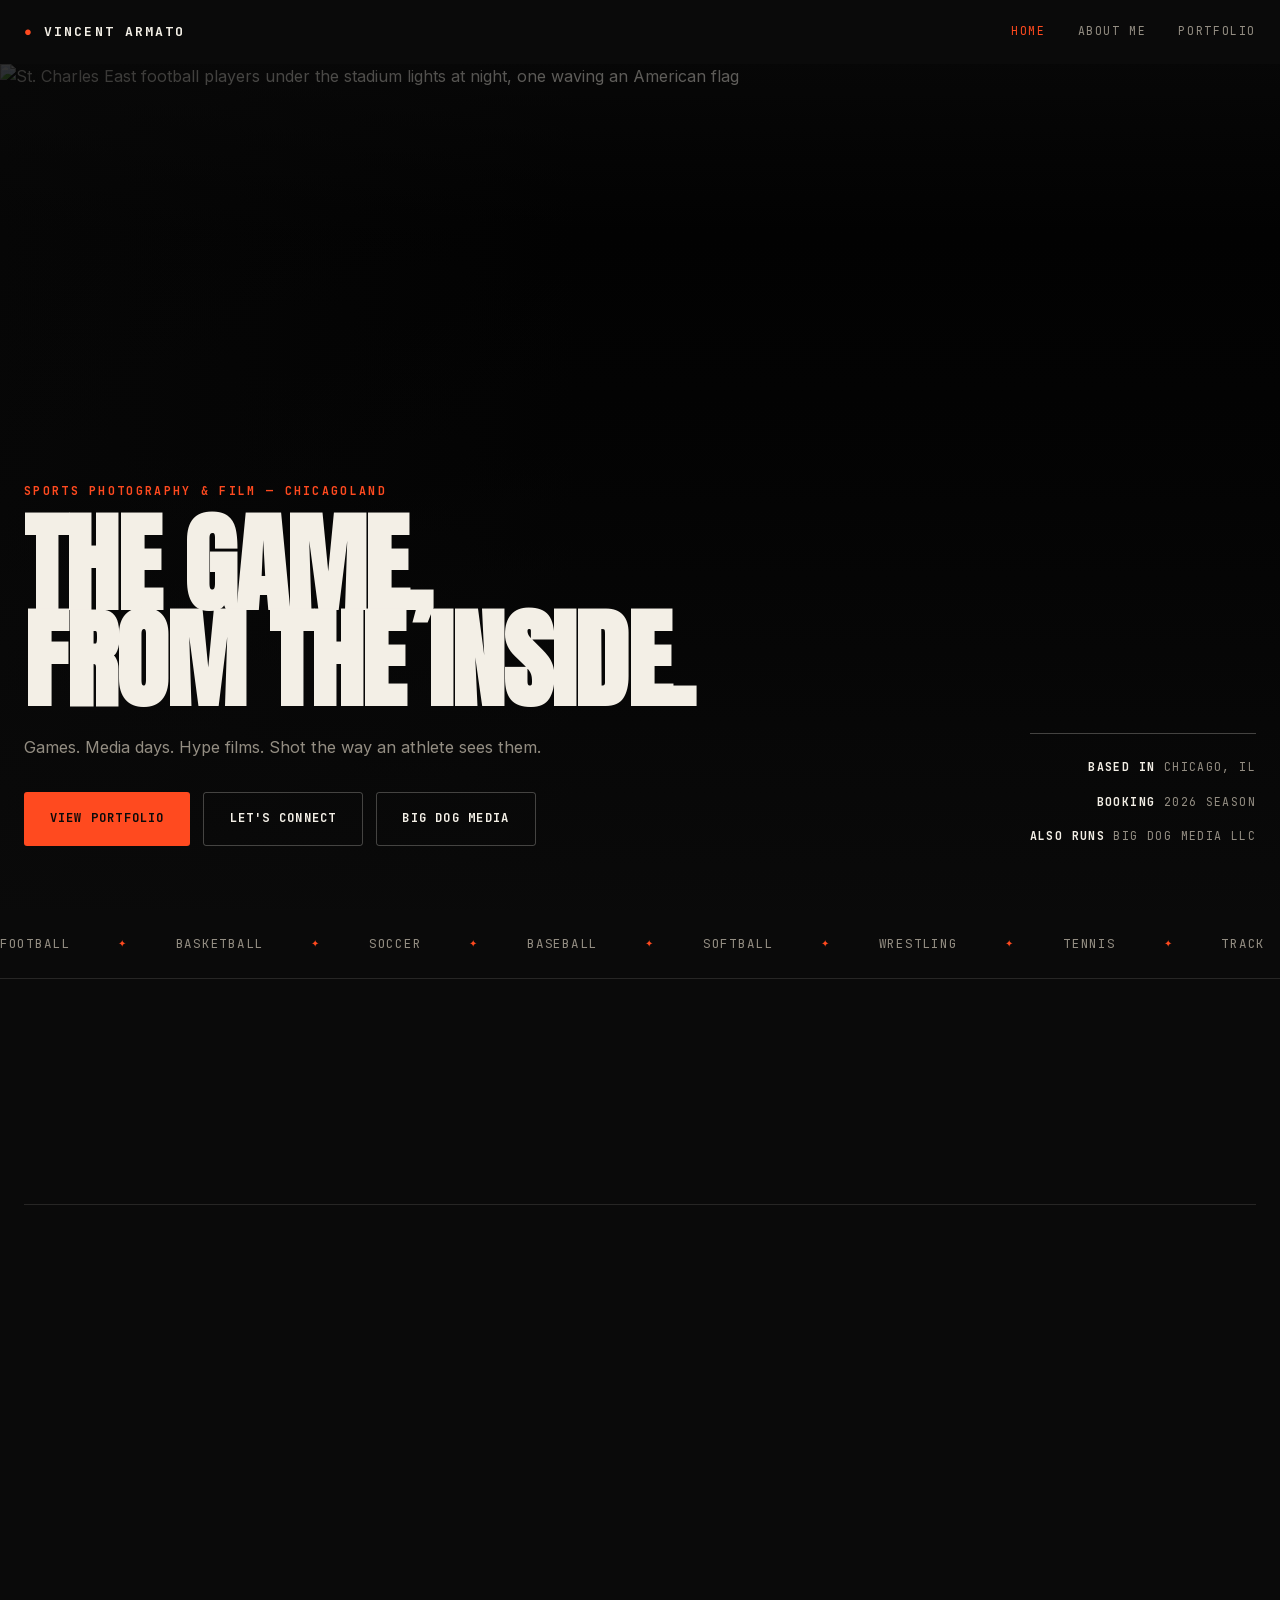
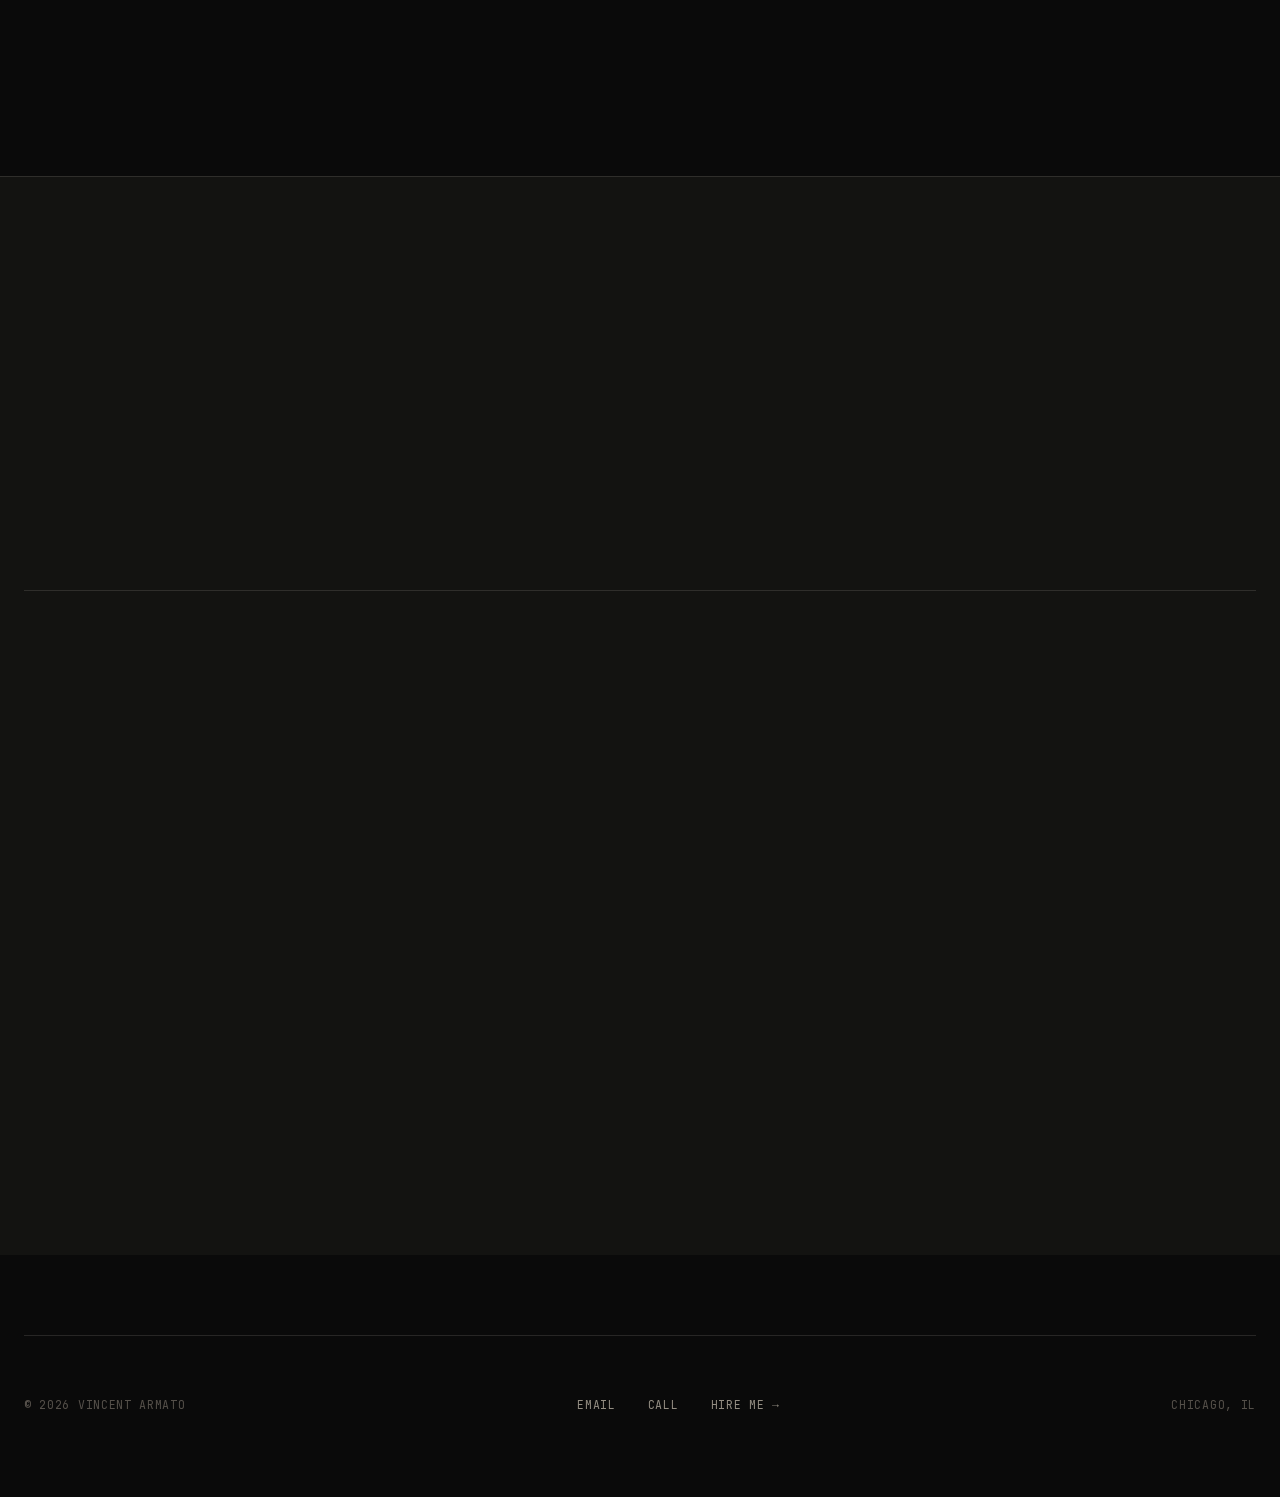
==== commit 510d50f5: "Self-host fonts (latin variable woff2, 92 KB) - removes render-blocking @import and the site's only " ====
--- a/index.html
+++ b/index.html
@@ -8,7 +8,10 @@
       name="description"
       content="Vincent Armato is a Chicago-based sports photographer and videographer covering high school, college, and pro athletics — game coverage, media days, and hype films."
     />
-    <link rel="stylesheet" href="styles.css" />
+    <link rel="preload" href="assets/fonts/inter-latin-var.woff2" as="font" type="font/woff2" crossorigin />
+    <link rel="preload" href="assets/fonts/anton-latin-400.woff2" as="font" type="font/woff2" crossorigin />
+    <link rel="preload" href="assets/fonts/jetbrains-mono-latin-var.woff2" as="font" type="font/woff2" crossorigin />
+    <link rel="stylesheet" href="styles.css?v=2" />
     <link rel="icon" href="data:image/svg+xml,%3Csvg xmlns='http://www.w3.org/2000/svg' viewBox='0 0 100 100'%3E%3Ccircle cx='50' cy='50' r='42' fill='%23ff4a1f'/%3E%3Ccircle cx='50' cy='50' r='24' fill='%230a0a0a'/%3E%3Ccircle cx='50' cy='50' r='9' fill='%23ff4a1f'/%3E%3C/svg%3E" />
     <!-- Social share. Update og:url + og:image to absolute https URLs once the domain is live. -->
     <meta property="og:type" content="website" />
--- a/styles.css
+++ b/styles.css
@@ -1,4 +1,27 @@
-@import url('https://fonts.googleapis.com/css2?family=Anton&family=Inter:wght@400;500;600;700;800;900&family=JetBrains+Mono:wght@400;500;700&display=swap');
+/* Self-hosted fonts (latin subset, variable weight files) — no third-party
+   requests. Downloaded from Google Fonts; regenerate via the css2 API if the
+   families ever change. */
+@font-face {
+  font-family: 'Anton';
+  font-style: normal;
+  font-weight: 400;
+  font-display: swap;
+  src: url('assets/fonts/anton-latin-400.woff2') format('woff2');
+}
+@font-face {
+  font-family: 'Inter';
+  font-style: normal;
+  font-weight: 400 800;
+  font-display: swap;
+  src: url('assets/fonts/inter-latin-var.woff2') format('woff2');
+}
+@font-face {
+  font-family: 'JetBrains Mono';
+  font-style: normal;
+  font-weight: 400 700;
+  font-display: swap;
+  src: url('assets/fonts/jetbrains-mono-latin-var.woff2') format('woff2');
+}
 
 :root {
   --bg: #0a0a0a;
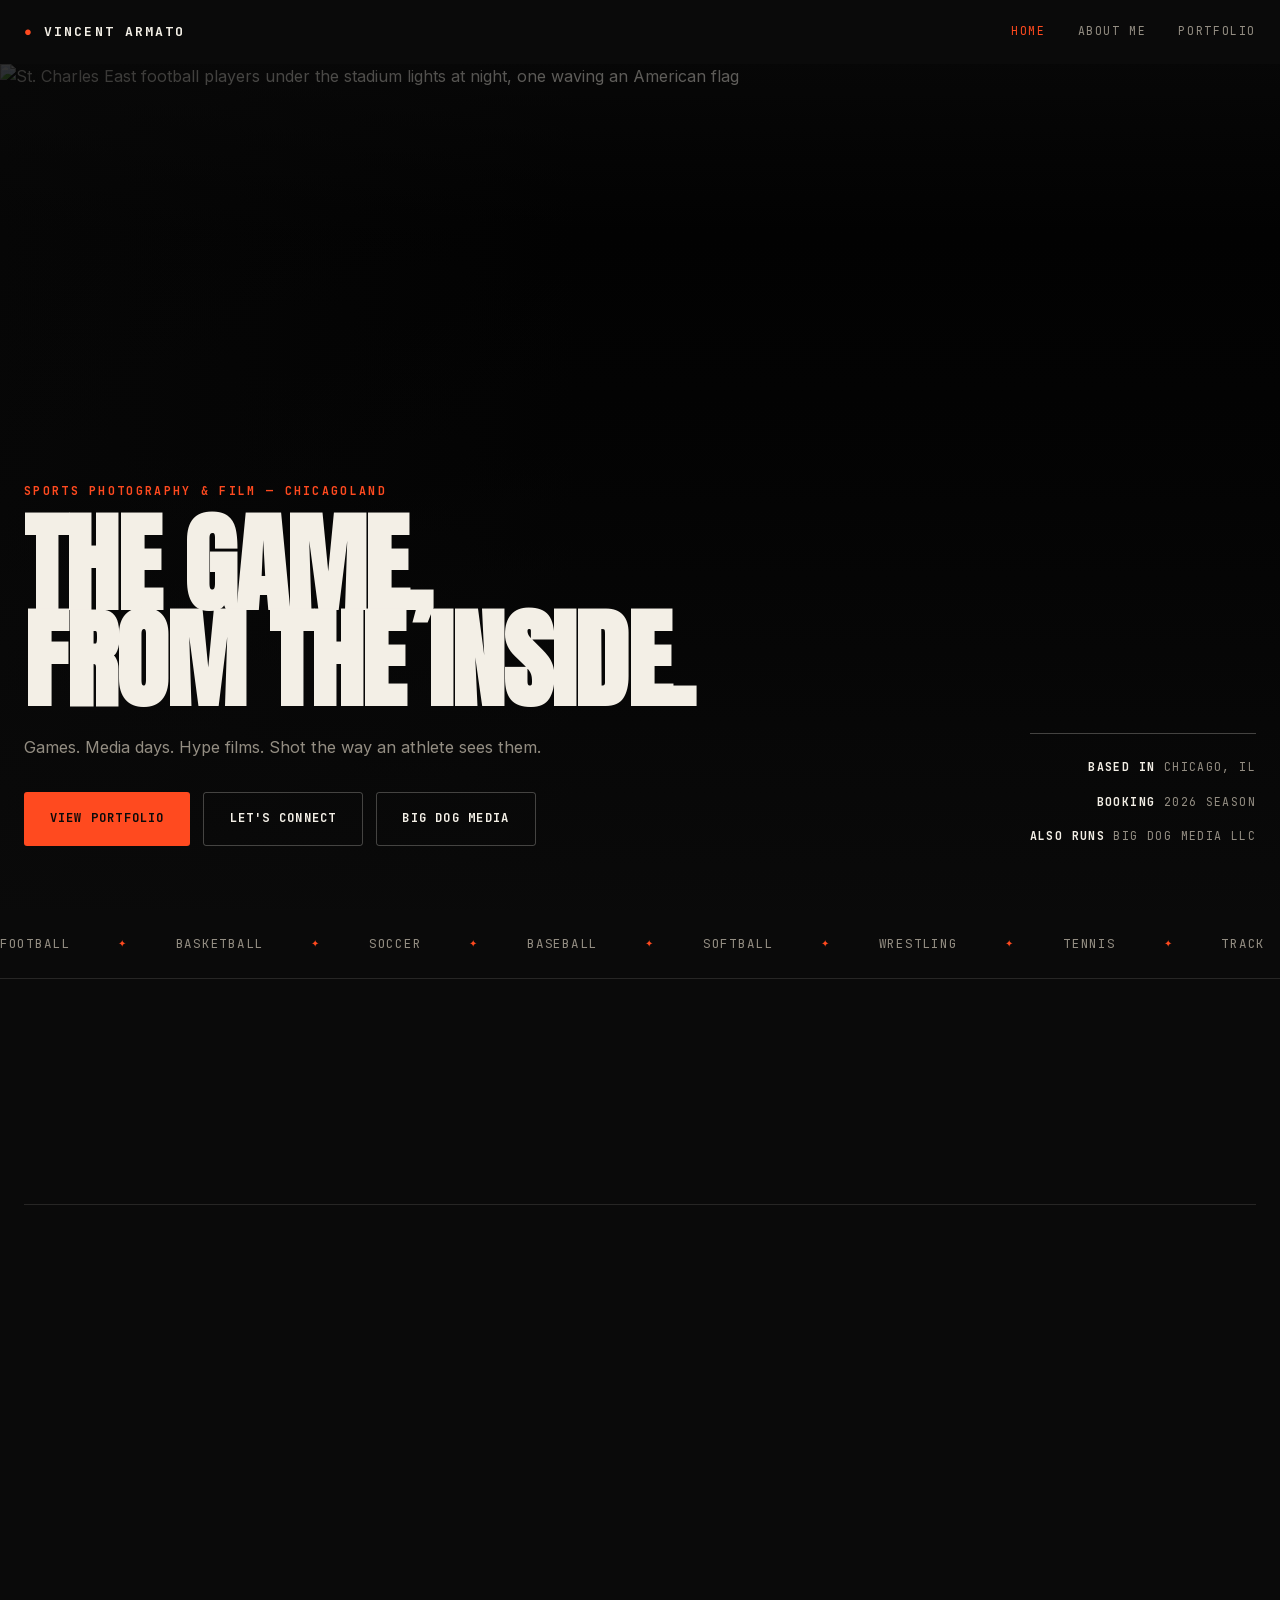
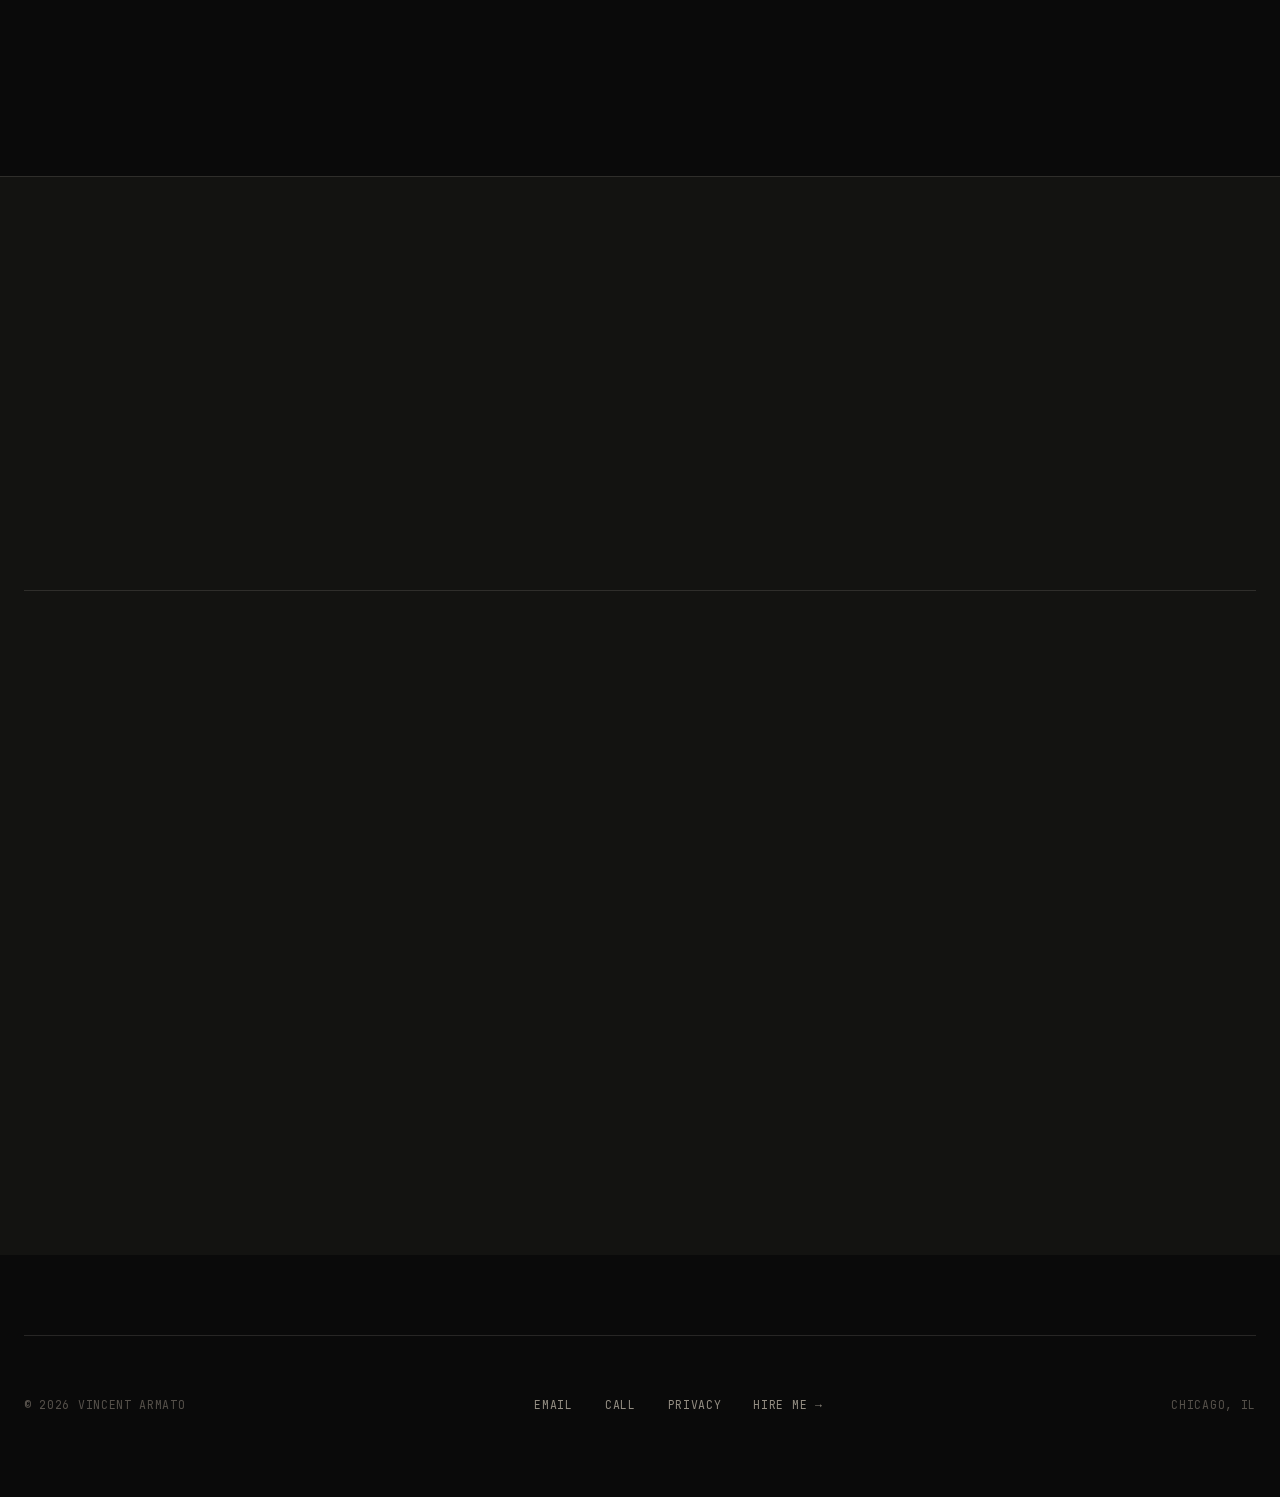
==== commit 0af002ff: "Add privacy page and footer links on every page Co-Authored-By: Claude Fable 5 <noreply@anthropic.co" ====
--- a/index.html
+++ b/index.html
@@ -303,6 +303,7 @@
         <p class="footer-links">
           <a href="mailto:vincentarmato.co@gmail.com">Email</a>
           <a href="tel:+16303382172">Call</a>
+          <a href="privacy.html">Privacy</a>
           <a href="#contact">Hire me &rarr;</a>
         </p>
         <p>Chicago, IL</p>
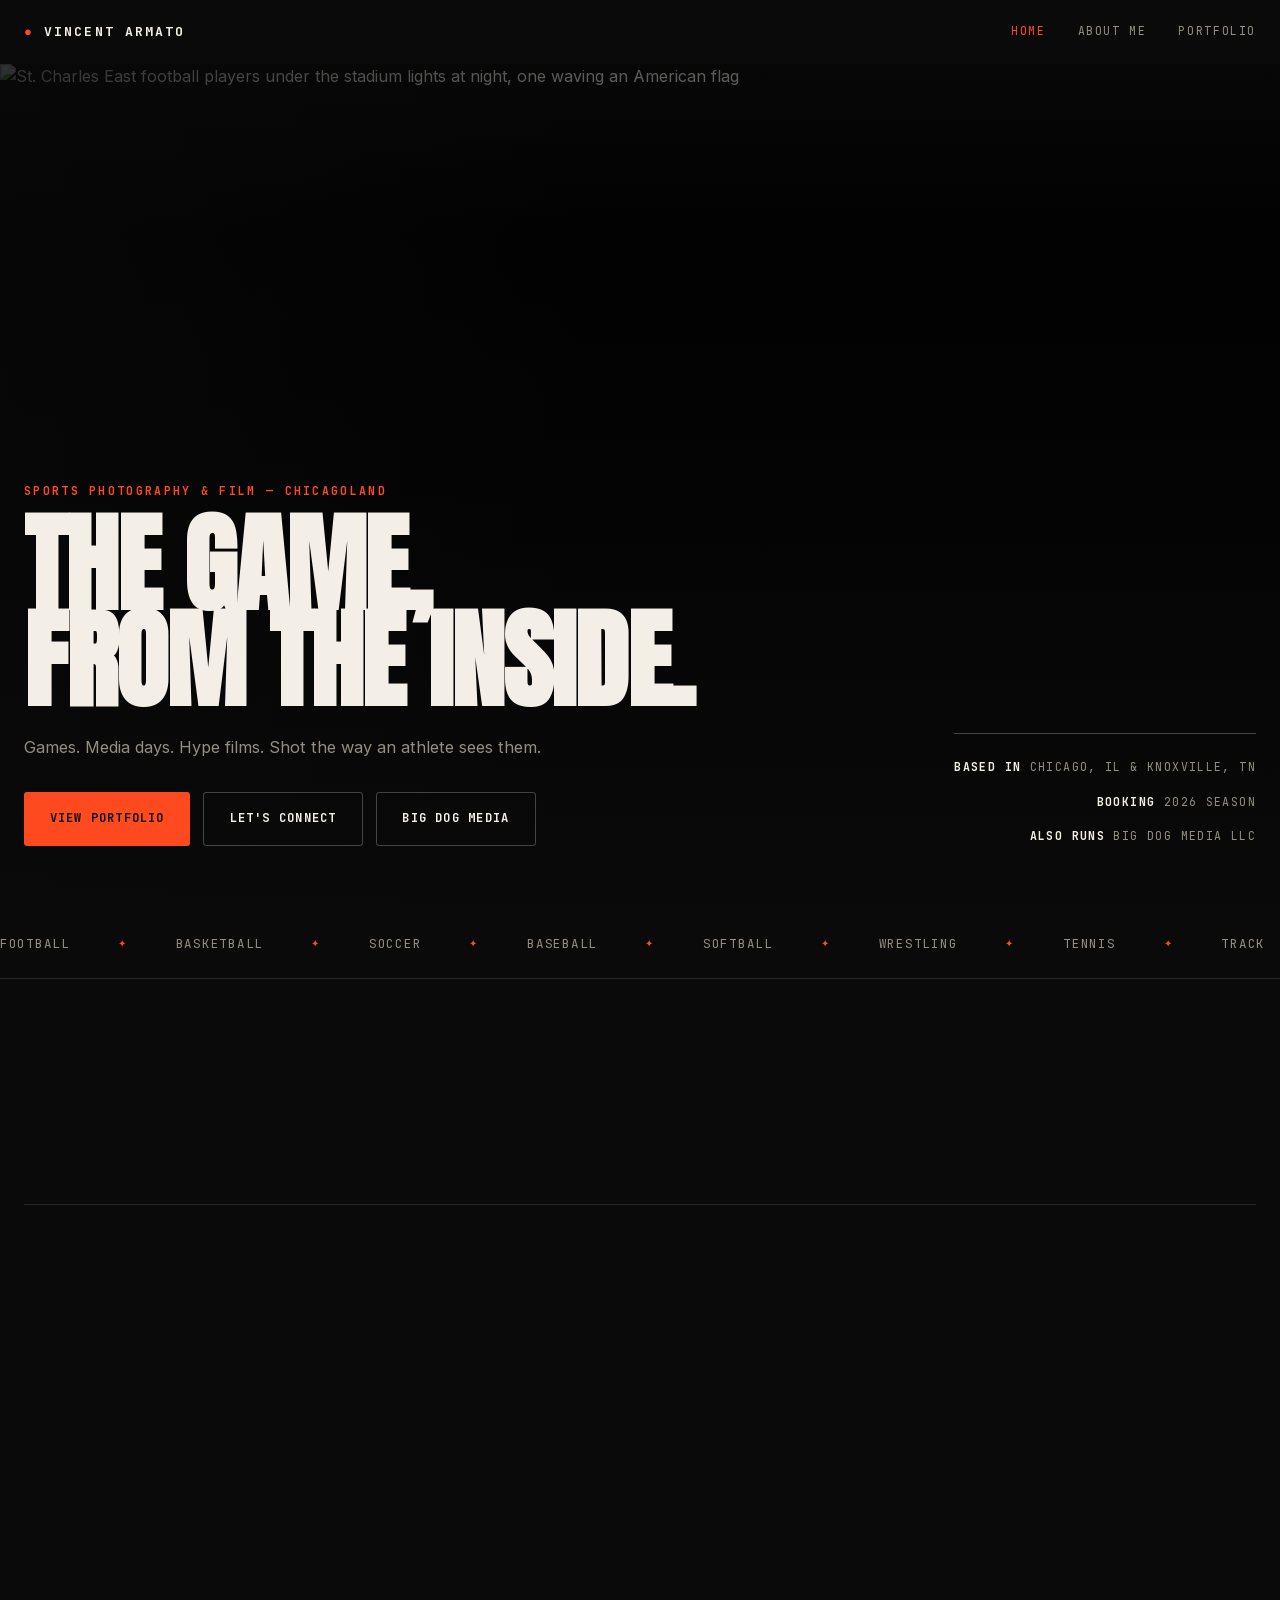
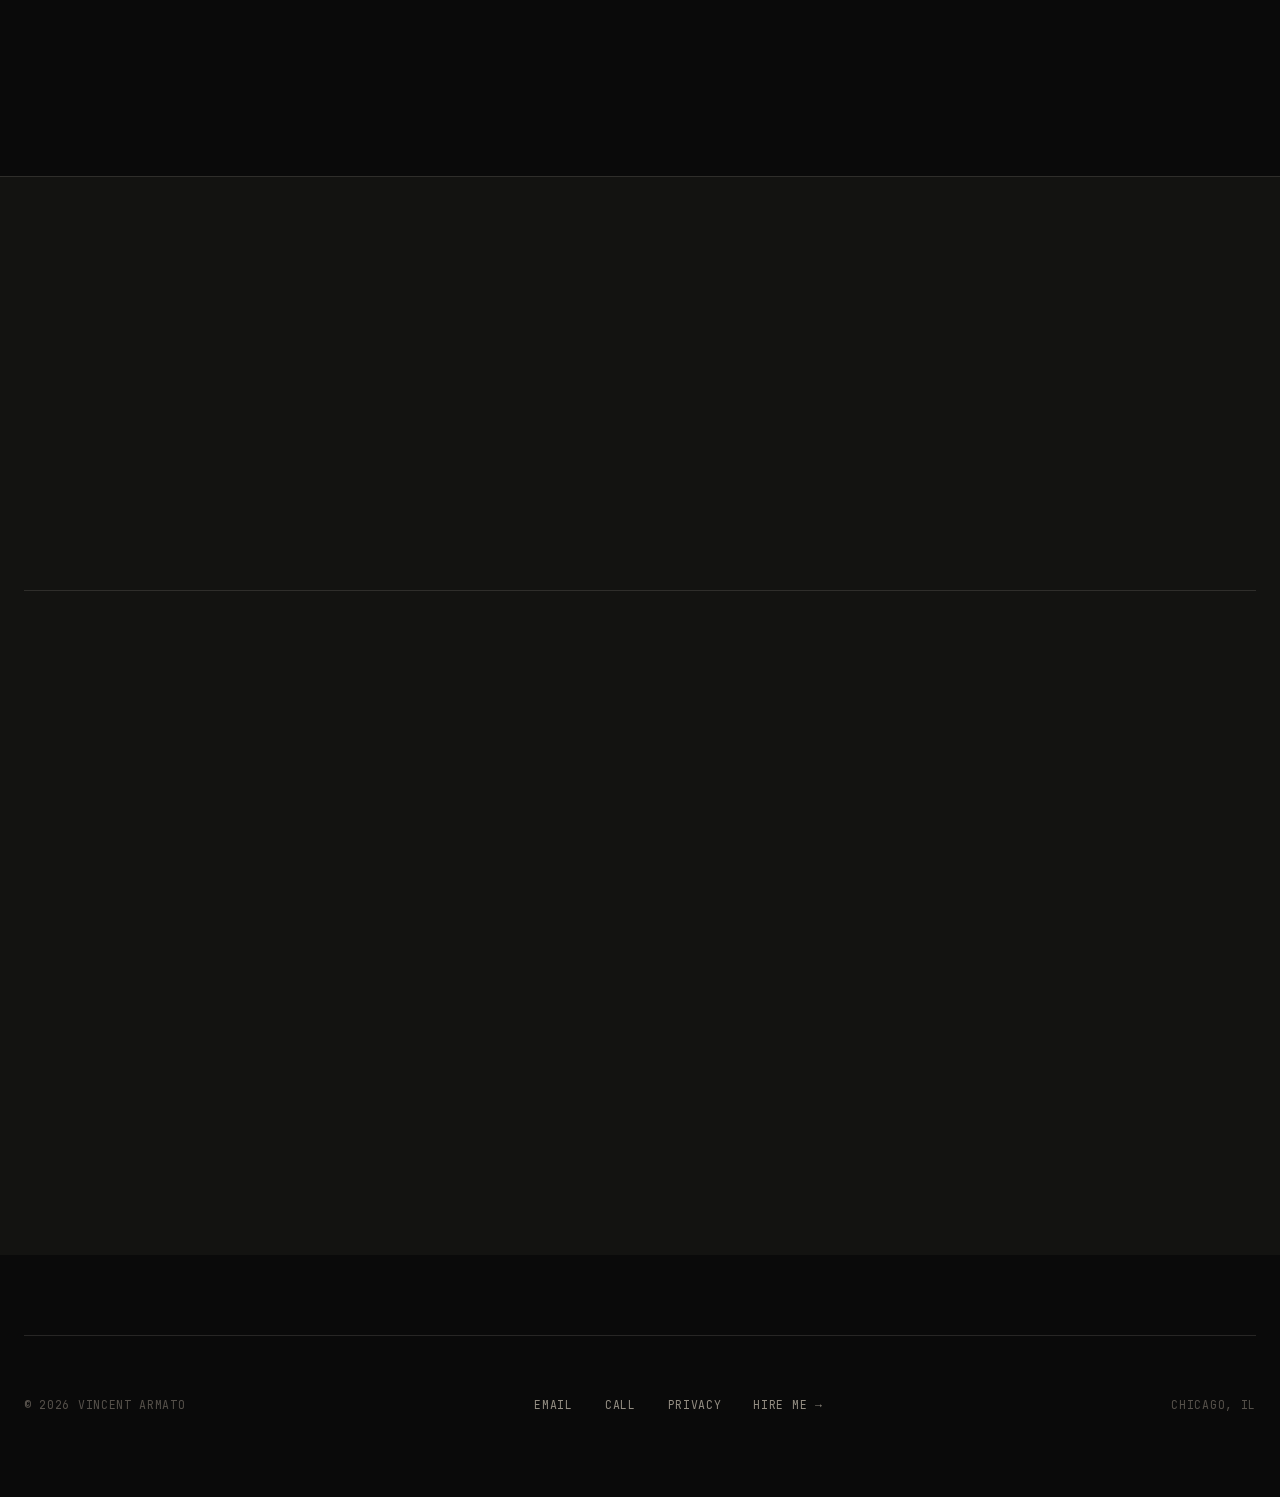
==== commit 73dbca0d: "Update index.html Updated about me and location" ====
--- a/index.html
+++ b/index.html
@@ -81,7 +81,7 @@
             </div>
           </div>
           <div class="hero-meta load-in" style="--load-delay: 600ms">
-            <span><strong>Based in</strong> Chicago, IL</span>
+            <span><strong>Based in</strong> Chicago, IL & Knoxville, TN</span>
             <span><strong>Booking</strong> 2026 season</span>
             <span><strong>Also runs</strong> Big Dog Media LLC</span>
           </div>
@@ -198,7 +198,7 @@
           <p class="eyebrow">About</p>
           <h2>Athlete and photographer.</h2>
         </div>
-        <p class="lead" data-reveal>I'm Vincent Armato — a Chicago-based athlete-turned-photographer and videographer, the primary media contractor for St. Charles East High School, and the founder of GameTimeSnaps.</p>
+        <p class="lead" data-reveal>I'm Vincent Armato — a Chicago-based athlete-turned-photographer and videographer, and the founder of Big Dog Media LLC and GAMETIMESNAPS.</p>
         <a class="btn btn-primary" href="about.html" data-reveal>Learn More About Me</a>
       </section>
 
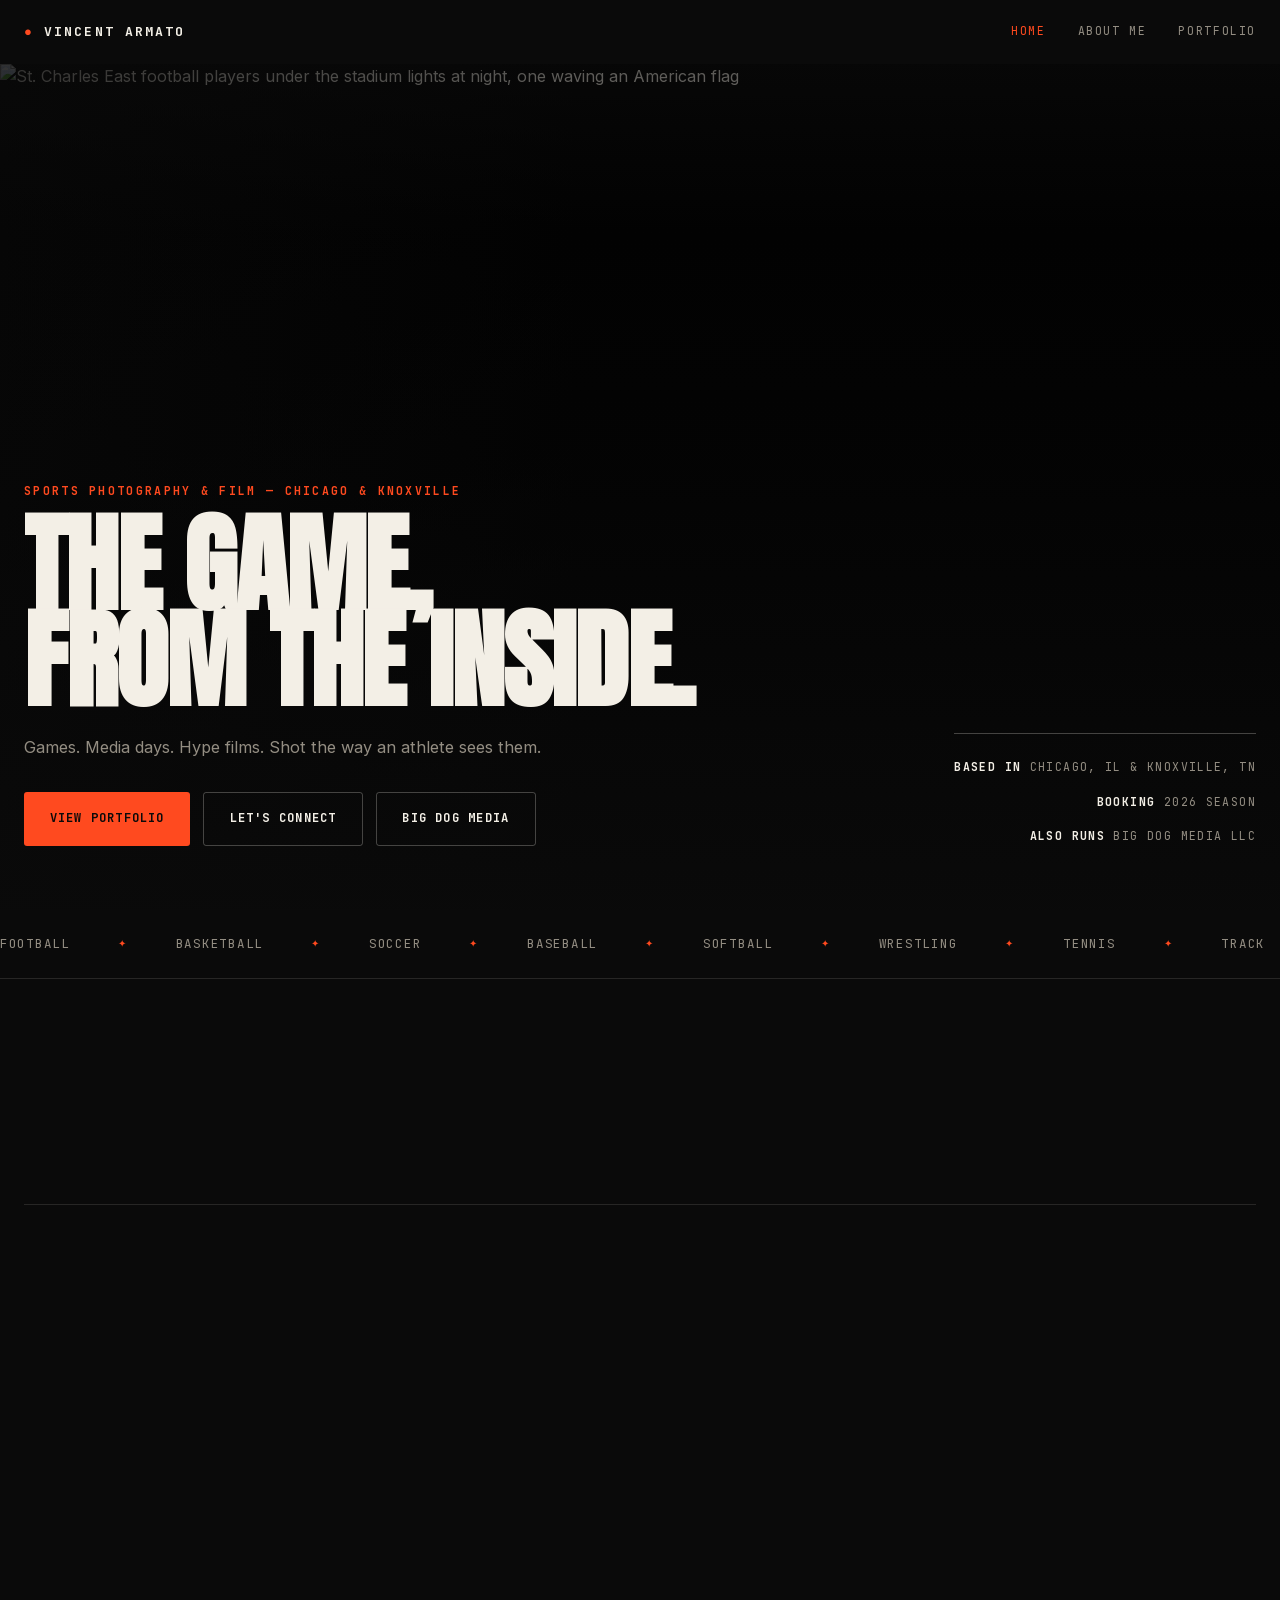
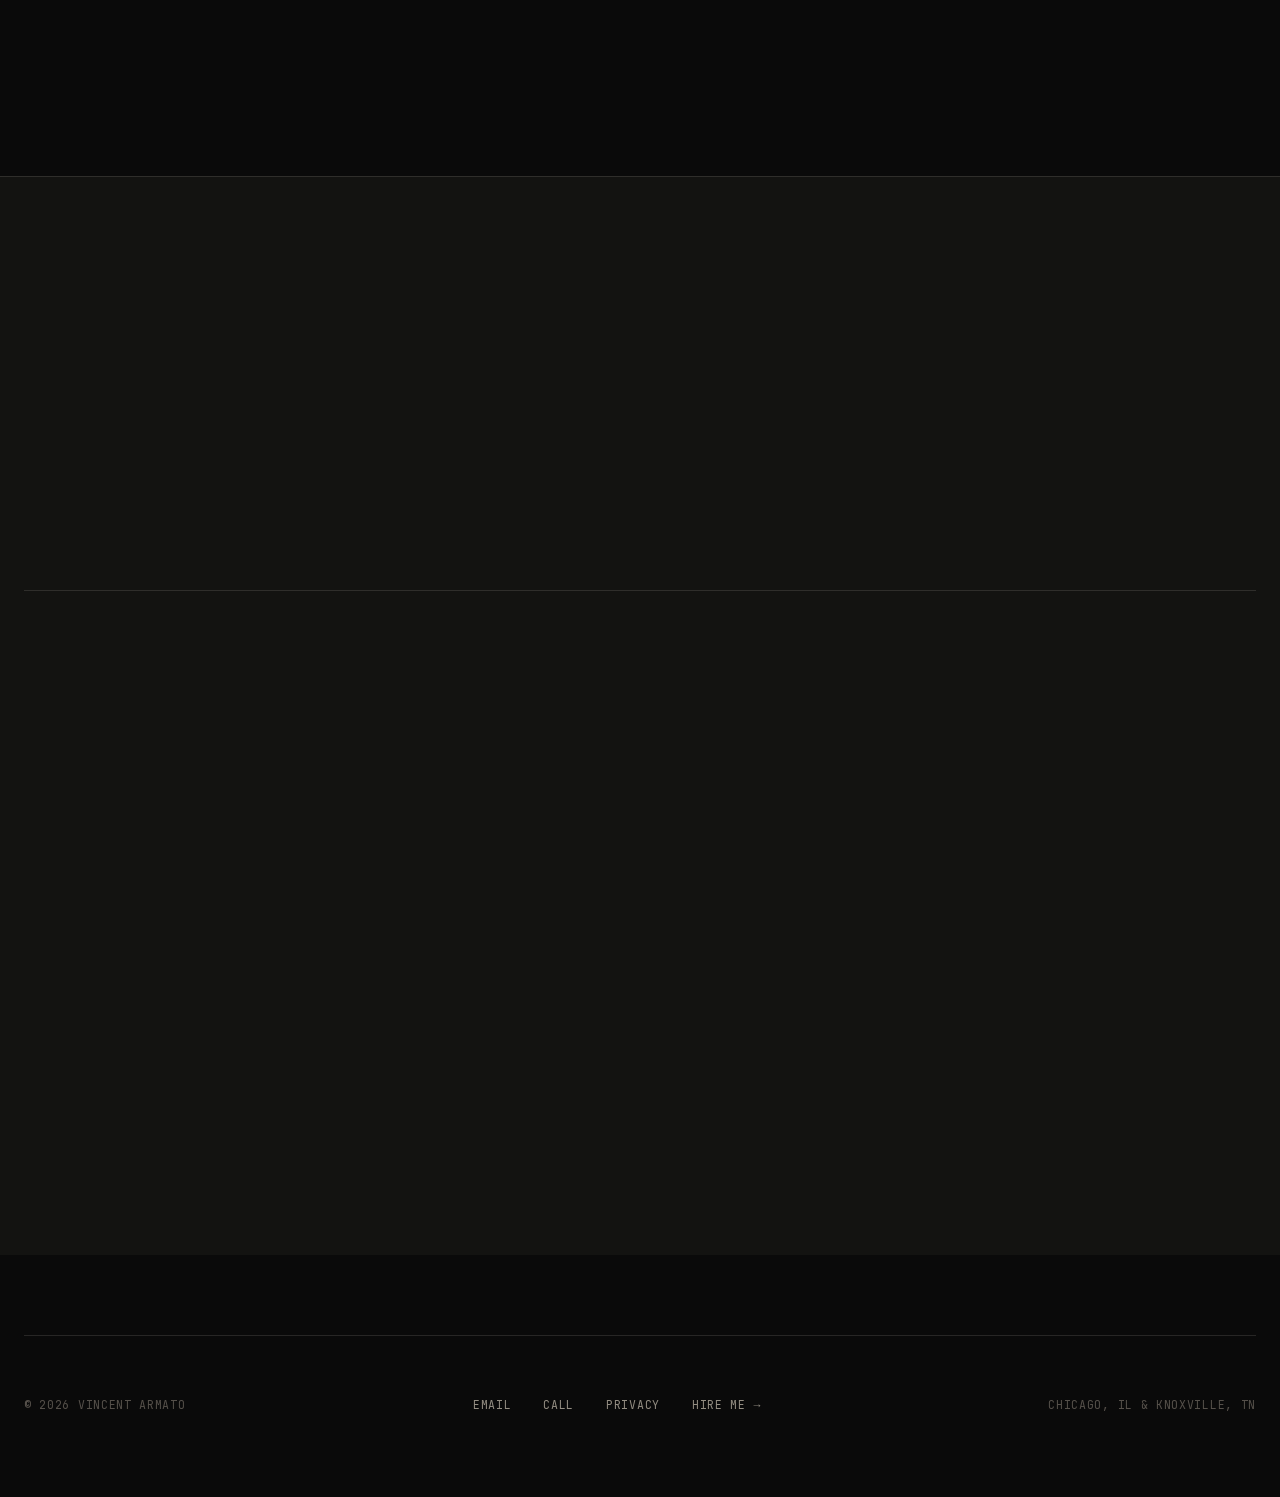
==== commit 4b89eec1: "Remove contractor claim, add Knoxville location, label Xtreme Comfort as VEI - Remove the inaccurate" ====
--- a/index.html
+++ b/index.html
@@ -6,7 +6,7 @@
     <title>Vincent Armato | Sports Photography &amp; Film</title>
     <meta
       name="description"
-      content="Vincent Armato is a Chicago-based sports photographer and videographer covering high school, college, and pro athletics — game coverage, media days, and hype films."
+      content="Vincent Armato is a Chicago- and Knoxville-based sports photographer and videographer covering high school, college, and pro athletics — game coverage, media days, and hype films."
     />
     <link rel="preload" href="assets/fonts/inter-latin-var.woff2" as="font" type="font/woff2" crossorigin />
     <link rel="preload" href="assets/fonts/anton-latin-400.woff2" as="font" type="font/woff2" crossorigin />
@@ -16,11 +16,11 @@
     <!-- Social share. Update og:url + og:image to absolute https URLs once the domain is live. -->
     <meta property="og:type" content="website" />
     <meta property="og:title" content="Vincent Armato — Sports Photography & Film" />
-    <meta property="og:description" content="Chicago-based sports photographer and videographer — game coverage, media days, and hype films for high school, college, and pro athletics." />
+    <meta property="og:description" content="Chicago- and Knoxville-based sports photographer and videographer — game coverage, media days, and hype films for high school, college, and pro athletics." />
     <meta property="og:image" content="photos/homepage/hero-still.jpg" />
     <meta name="twitter:card" content="summary_large_image" />
     <meta name="twitter:title" content="Vincent Armato — Sports Photography & Film" />
-    <meta name="twitter:description" content="Chicago-based sports photographer and videographer — game coverage, media days, and hype films for high school, college, and pro athletics." />
+    <meta name="twitter:description" content="Chicago- and Knoxville-based sports photographer and videographer — game coverage, media days, and hype films for high school, college, and pro athletics." />
     <meta name="twitter:image" content="photos/homepage/hero-still.jpg" />
     <script>document.documentElement.classList.add('js');</script>
   </head>
@@ -69,7 +69,7 @@
         <div class="hero-full-scrim" aria-hidden="true"></div>
         <div class="hero-full-content">
           <div class="hero-headline">
-            <p class="eyebrow load-in">Sports Photography &amp; Film — Chicagoland</p>
+            <p class="eyebrow load-in">Sports Photography &amp; Film — Chicago &amp; Knoxville</p>
             <h1 class="load-in" style="--load-delay: 150ms">The game,<br />from the inside.</h1>
             <p class="lead load-in" style="--load-delay: 300ms">
               Games. Media days. Hype films. Shot the way an athlete sees them.
@@ -81,7 +81,7 @@
             </div>
           </div>
           <div class="hero-meta load-in" style="--load-delay: 600ms">
-            <span><strong>Based in</strong> Chicago, IL & Knoxville, TN</span>
+            <span><strong>Based in</strong> Chicago, IL &amp; Knoxville, TN</span>
             <span><strong>Booking</strong> 2026 season</span>
             <span><strong>Also runs</strong> Big Dog Media LLC</span>
           </div>
@@ -198,7 +198,7 @@
           <p class="eyebrow">About</p>
           <h2>Athlete and photographer.</h2>
         </div>
-        <p class="lead" data-reveal>I'm Vincent Armato — a Chicago-based athlete-turned-photographer and videographer, and the founder of Big Dog Media LLC and GAMETIMESNAPS.</p>
+        <p class="lead" data-reveal>I'm Vincent Armato — an athlete-turned-photographer and videographer based in Chicago and Knoxville, and the founder of GameTimeSnaps and Big Dog Media LLC.</p>
         <a class="btn btn-primary" href="about.html" data-reveal>Learn More About Me</a>
       </section>
 
@@ -306,7 +306,7 @@
           <a href="privacy.html">Privacy</a>
           <a href="#contact">Hire me &rarr;</a>
         </p>
-        <p>Chicago, IL</p>
+        <p>Chicago, IL &amp; Knoxville, TN</p>
       </footer>
     </div>
 
